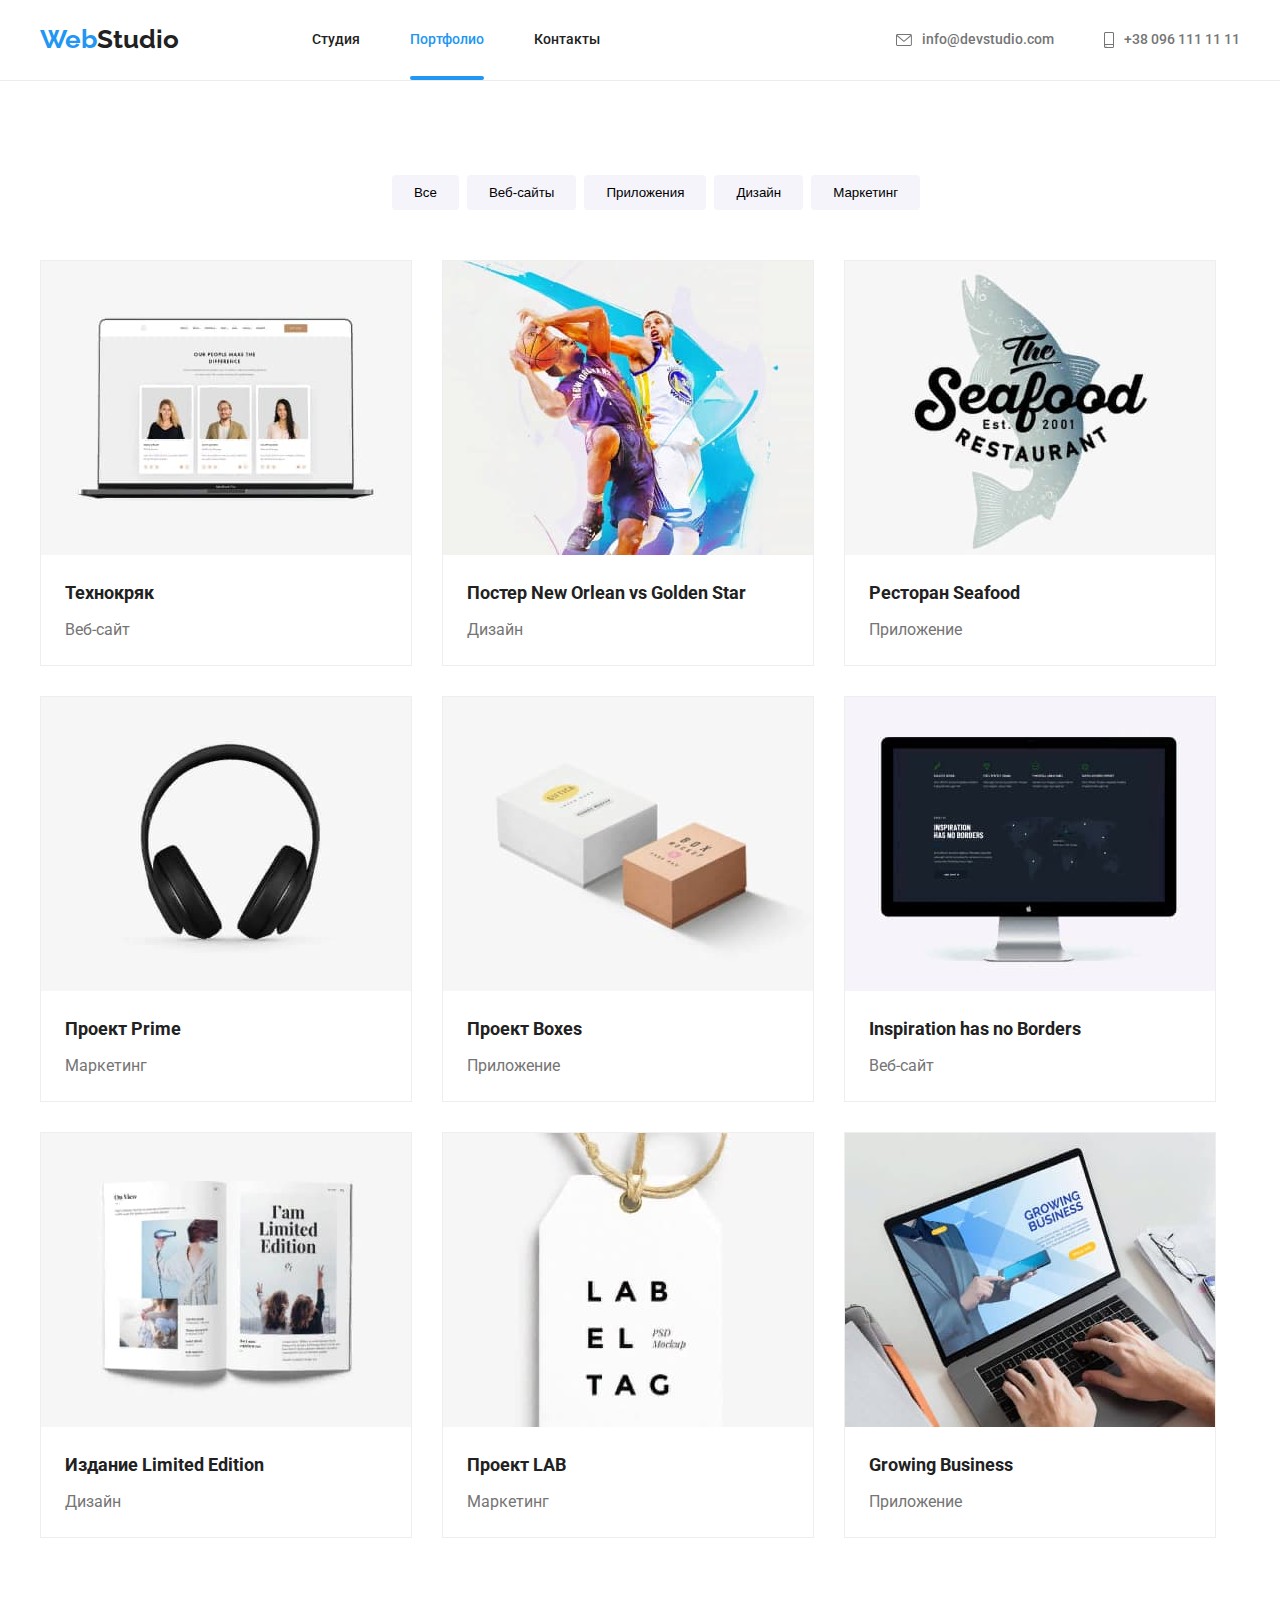
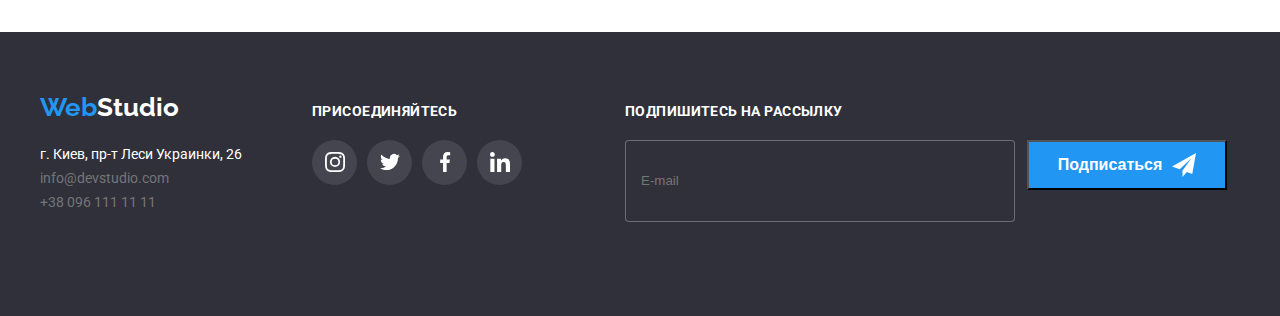
==== portfolio.html @ e67aba13 "Copied from HW6" ====
<!DOCTYPE html>
<html lang="ru">

<head>
    <meta charset="UTF-8">
    <meta http-equiv="X-UA-Compatible" content="IE=edge">
    <meta name="viewport" content="width=device-width, initial-scale=1.0">
    <title>Portfolio</title>
    <link rel="preconnect" href="https://fonts.googleapis.com">
    <link rel="preconnect" href="https://fonts.gstatic.com" crossorigin>
    <link
        href="https://fonts.googleapis.com/css2?family=Raleway:wght@700&family=Roboto:wght@400;500;700;900&display=swap"
        rel="stylesheet">
        <link rel="stylesheet" href="https://cdnjs.cloudflare.com/ajax/libs/modern-normalize/1.1.0/modern-normalize.min.css"
            integrity="sha512-wpPYUAdjBVSE4KJnH1VR1HeZfpl1ub8YT/NKx4PuQ5NmX2tKuGu6U/JRp5y+Y8XG2tV+wKQpNHVUX03MfMFn9Q=="
            crossorigin="anonymous" referrerpolicy="no-referrer" />
    <link rel="stylesheet" href="./css/styles.css">
</head>

<body>
    <header class="header">
        <div class="container main-nav">
            <nav class="nav">
                <a class="logo" href="/">
                    <span class="accent">Web</span>Studio</a>
                <ul class="navigation">
                    <li class="item"><a class="navigation-link" href="/">Студия</a></li>
                    <li class="item"><a class="navigation-link current" href="./portfolio.html">Портфолио</a></li>
                    <li class="item"><a class="navigation-link" href="">Контакты</a></li>
                </ul>
            </nav>
            <ul class="address-header">
                <li class="item">
                    <a class="address-link" href="mailto:info@devstudio.com">
                        <svg class="envelope">
                            <use href="./images/icons.svg#icon-envelope"></use>
                        </svg>
                        <span>info@devstudio.com</span></a>
                </li>
                <li class="item">
                    <a class="address-link" href="tel:+380961111111">
                        <svg class="smartphone">
                            <use href="./images/icons.svg#icon-smartphone"></use>
                        </svg>
                        <span>+38 096 111 11 11</span></a>
                </li>
            </ul>
        </div>
    </header>
    <!---------MAIN------->
    <main>
        <section>
            <h1 class="portfolio visually-hidden">Список проектов</h1>
        <ul class="portfolio-button">
            <li class="item"><button type="button">Все</button></li>
            <li class="item"><button type="button">Веб-сайты</button></li>
            <li class="item"><button type="button">Приложения</button></li>
            <li class="item"><button type="button">Дизайн</button></li>
            <li class="item"><button type="button">Маркетинг</button></li>
        </ul>
        <div class="container">
        <ul class="flex-container">
            <li class="project">
                <a href="">
                    <div class="project-img">
                    <img src="./images/proect1.jpg" alt="ноутбук" width="370">
                <div class="project-hiden">
                    <p class="project-text-hiden">Технокряк это современная площадка распространения коронавируса.
                        Компании используют эту платформу для цифрового шпионажа и атак на защищённые сервера конкурентов.</p>
                </div>
                </div>
                    <h2 class="project-title">Технокряк</h2>
                    <p class="project-text">Веб-сайт</p>
                </a>
                    
            </li>
            <li class="project">
                <a href="">
                    <div class="project-img">
                    <img src="./images/proect2.jpg" alt="Два баскетболиста с мячем" width="370">
                <div class="project-hiden">
                    <p class="project-text-hiden">Технокряк это современная площадка распространения коронавируса.
                        Компании используют эту платформу для цифрового шпионажа и атак на защищённые сервера конкурентов.</p>
                </div>
                </div>
                    <h2 class="project-title">Постер New Orlean vs Golden Star</h2>
                    <p class="project-text">Дизайн</p>
                </a>
            </li>
            <li class="project">
                <a href="">
                    <div class="project-img">
                    <img src="./images/proect3.jpg" alt="Название ресторана" width="370">
                    <div class="project-hiden">
                        <p class="project-text-hiden">Технокряк это современная площадка распространения коронавируса.
                            Компании используют эту платформу для цифрового шпионажа и атак на защищённые сервера конкурентов.</p>
                    </div>
                </div>
                    <h2 class="project-title">Ресторан Seafood</h2>
                    <p class="project-text">Приложение</p>
                </a>
            </li>
            <li class="project">
                <a href="">
                    <div class="project-img">
                    <img src="./images/proect4.jpg" alt="Наушник" width="370">
                <div class="project-hiden"><p class="project-text-hiden">Технокряк это современная площадка распространения коронавируса. 
                    Компании используют эту платформу для цифрового шпионажа и атак на защищённые сервера конкурентов.</p>
                </div>
            </div>
                    <h2 class="project-title">Проект Prime</h2>
                    <p class="project-text">Маркетинг</p>
                </a>
            </li>
            <li class="project">
                <a href="">
                    <div class="project-img">
                    <img src="./images/proect5.jpg" alt="Две коробки" width="370">
                <div class="project-hiden">
                    <p class="project-text-hiden">Технокряк это современная площадка распространения коронавируса.
                        Компании используют эту платформу для цифрового шпионажа и атак на защищённые сервера конкурентов.</p>
                </div>
                </div>
                    <h2 class="project-title">Проект Boxes</h2>
                    <p class="project-text">Приложение</p>
                </a>
            </li>
            <li class="project">
                <a href="">
                    <div class="project-img">
                    <img src="./images/proect6.jpg" alt="Монитор компьютера" width="370">
                <div class="project-hiden">
                    <p class="project-text-hiden">Технокряк это современная площадка распространения коронавируса.
                        Компании используют эту платформу для цифрового шпионажа и атак на защищённые сервера конкурентов.</p>
                </div>
                </div>
                    <h2 class="project-title">Inspiration has no Borders</h2>
                    <p class="project-text">Веб-сайт</p>
                </a>
            </li>
            <li class="project">
                <a href="">
                    <div class="project-img">
                    <img src="./images/proect7.jpg" alt="Книга" width="370">
                <div class="project-hiden">
                    <p class="project-text-hiden">Технокряк это современная площадка распространения коронавируса.
                        Компании используют эту платформу для цифрового шпионажа и атак на защищённые сервера конкурентов.</p>
                </div>
                </div>
                    <h2 class="project-title">Издание Limited Edition</h2>
                    <p class="project-text">Дизайн</p>
                </a>
            </li>
            <li class="project">
                <a href="">
                    <div class="project-img">
                    <img src="./images/proect8.jpg" alt="Этикетка" width="370">
                <div class="project-hiden">
                    <p class="project-text-hiden">Технокряк это современная площадка распространения коронавируса.
                        Компании используют эту платформу для цифрового шпионажа и атак на защищённые сервера конкурентов.</p>
                </div>
                </div>
                    <h2 class="project-title">Проект LAB</h2>
                    <p class="project-text">Маркетинг</p>
                </a>
            <li class="project">
                <a href="">  
                    <div class="project-img">
                    <img src="./images/proect9.jpg" alt="Человек печатает на ноутбуке" width="370">
                <div class="project-hiden">
                    <p class="project-text-hiden">Технокряк это современная площадка распространения коронавируса.
                        Компании используют эту платформу для цифрового шпионажа и атак на защищённые сервера конкурентов.</p>
                </div>
                </div>
                    <h2 class="project-title">Growing Business</h2>
                    <p class="project-text">Приложение</p>
                </a>
            </li>
            </ul>
            </div>
        </section>
    </main>
    <!---------FOOTER------->

    <footer class="footer">
        <div class="container">
            <div>
                <a class="logo" href="/"><span class="accent">Web</span>Studio</a>
                <address>
                    <ul class="address-footer">
                        <li><a class="address-place" href="https://goo.gl/maps/FmN3NGVtpFg1FLJdA" target="_blank"
                                rel="noopener noreferrer">
                                г. Киев, пр-т Леси Украинки, 26</a> </li>
                        <li><a class="address-mail" href="mailto:info@devstudio.com">info@devstudio.com</a></li>
                        <li><a class="address-tel" href="tel:+380961111111">+38 096 111 11 11</a></li>
                    </ul>
                </address>
            </div>
            <div class="join">
                <h2 class="join-title">присоединяйтесь</h2>
                <ul class="join-sociallinks">
                    <li class="link"><a href="">
                            <svg class="icon">
                                <use href="./images/icons.svg#icon-instagram"></use>
                            </svg>
                        </a></li>
                    <li class="link"><a href="">
                            <svg class="icon">
                                <use href="./images/icons.svg#icon-twitter"></use>
                            </svg>
                        </a></li>
                    <li class="link"><a href="">
                            <svg class="icon">
                                <use href="./images/icons.svg#icon-facebook"></use>
                            </svg>
                        </a></li>
                    <li class="link"><a href="">
                            <svg class="icon">
                                <use href="./images/icons.svg#icon-linkedin"></use>
                            </svg>
                        </a></li>
                </ul>
    
            </div>
                <form name="signup-form" class="signup">
                    <label for="email">
                        Подпишитесь на рассылку
                    </label>
                    <div>
                        <input type="email" name="email" id="email" placeholder="E-mail">
                        <button type="submit">
                            <span>Подписаться</span>
                            <svg class="icon">
                                <use href="./images/icons.svg#icon-send"></use>
                            </svg>
                        </button>
                    </div>
                </form>
        </div>
    </footer>

    <script src="./js/modal.js"></script>
    </body>
    
    </html>
---- css/styles.css ----
/*основной цвет текста #212121;
вторичный цвет текста #757575; rgba(117, 117, 117, 1);
белый цвет #FFFFFF;
синий цвет #2196F3;
*/
:root {
  --primary-text-color: #212121;
  --secondary-text-color: rgba(117, 117, 117, 1);
  --accent-color: #2196f3;
  --primary-white-color: #ffffff;
  --fon: #f5f4fa;
  --time-function: cubic-bezier(0.4, 0, 0.2, 1);
}

body {
  background-color: var(--primary-white-color);
  color: var(--primary-text-color);
  font-family: Roboto, sans-serif;
  margin: 0;
}
li {
  list-style: none;
}
a {
  text-decoration: none;
}

h1,
h2,
h3,
p,
ul {
  margin-top: 0;
  margin-bottom: 0;
}

.container {
  width: 1200px;
  margin: 0 auto;
  padding-left: 15px;
  padding-right: 15px;
}
.visually-hidden {
  position: absolute;
  width: 1px;
  height: 1px;
  margin: -1px;
  border: 0;
  padding: 0;

  white-space: nowrap;
  clip-path: inset(100%);
  clip: rect(0 0 0 0);
  overflow: hidden;
}
.navigation .current {
  color: var(--accent-color);
  position: relative;
}
.navigation .current::after {
  content: '';
  position: absolute;
  bottom: 0;
  display: block;
  width: 100%;
  height: 4px;
  background-color: var(--accent-color);
  border-radius: 2px;
}
/*-------HEADER---------*/

.header {
  border-bottom: 1px solid #ececec;
}
.main-nav {
  display: flex;
  align-items: center;
}
.nav {
  display: flex;
}
.logo {
  margin-top: 24px;
  margin-bottom: 24px;
  color: var(--primary-text-color);
  font-family: Raleway;
  font-weight: 700;
  font-size: 26px;
  line-height: 1.2;
}
.logo .accent {
  color: var(--accent-color);
}
.navigation {
  display: flex;
  margin-left: 93px;
}
.navigation a {
  color: var(--primary-text-color);
  font-weight: 500;
  font-size: 14px;
  line-height: 1.14;
  transition: color 250ms var(--time-function);
}
.navigation a:hover,
.navigation a:focus {
  color: var(--accent-color);
}

.navigation .item:not(:last-child) {
  margin-right: 50px;
}
.navigation-link {
  display: block;
  padding-top: 32px;
  padding-bottom: 32px;
}
.address-header {
  display: flex;
  margin-left: auto;
}
.address-link {
  color: var(--secondary-text-color);
  font-weight: 500;
  font-size: 14px;
  line-height: 1.14;
}
.address-header .item + .item {
  margin-left: 50px;
}

.address-link {
  display: flex;
  align-items: center;
}
.envelope {
  width: 16px;
  height: 12px;
  margin-right: 10px;
}
.smartphone {
  width: 10px;
  height: 16px;
  margin-right: 10px;
}
.address-link {
  color: var(--secondary-text-color);
  transition: color 250ms var(--time-function);
}

.address-link:hover,
.address-link:focus {
  color: var(--accent-color);
}
.envelope,
.smartphone {
  fill: currentColor;
}

/* -----HERO------------*/
.hero-fon {
  padding-top: 200px;
  padding-bottom: 200px;
  background-color: #2f303a;
  background-image: linear-gradient(to right, rgba(47, 48, 58, 0.4), rgba(47, 48, 58, 0.4)),
    url('../images/fon.jpg');
  text-align: center;
  max-width: 1600px;
  margin-left: auto;
  margin-right: auto;
}
.hero {
  color: var(--primary-white-color);
  margin-bottom: 30px;
  max-width: 650px;
  text-align: center;
  margin: 0 auto;
  padding-bottom: 30px;
  font-weight: 900;
  font-size: 44px;
  line-height: 1.36;
  text-align: center;
  text-transform: uppercase;
}
.hero-button {
  display: flex;
  margin: auto;
  background-color: var(--accent-color);
  color: var(--primary-white-color);
  border: none;
  padding: 10px 32px;
  font-weight: 700;
  font-size: 16px;
  line-height: 1.87;
  text-align: center;
  box-shadow: 0px 4px 4px rgba(0, 0, 0, 0.15);
  border-radius: 4px;
  cursor: pointer;
  transition: background-color 250ms var(--time-function);
}
.hero-button:hover,
.hero-button:focus {
  background-color: #188ce8;
}

/* -------FEATURE------------*/

.feature {
  display: flex;
  padding-top: 94px;
  padding-bottom: 94px;
  padding-left: 0;
}
.feature div {
  display: flex;
  width: 100%;
  height: 120px;
  align-items: center;
  justify-content: center;
  background-color: var(--fon);
  margin-bottom: 30px;
}
.feature svg {
  display: flex;

  width: 70px;
  height: 70px;
}

.feature .item:not(:last-child) {
  margin-right: 30px;
}

.feature-primary-text {
  font-weight: 700;
  font-size: 14px;
  line-height: 16px;
  text-transform: uppercase;
  margin-bottom: 10px;
}
.feature-secondary-text {
  color: var(--secondary-text-color);
  font-size: 14px;
  line-height: 1.71;
}

/* -------OCCUPATION-----------*/

.occupation-title,
.team-title {
  margin-bottom: 50px;
  font-weight: 700;
  font-size: 36px;
  line-height: 1.17;
  text-align: center;
}
.occupation-exemple {
  display: flex;
  padding-left: 0;
  padding-bottom: 94px;
}
.occupation-exemple .item:not(last-child) {
  margin-right: 30px;
}
.occupation-exemple .item {
  position: relative;
}
.occupation-exemple img {
  display: block;
}
.occupation-text {
  position: absolute;
  width: 100%;
  bottom: 0;
  left: 0;
  font-weight: 700;
  font-size: 14px;
  line-height: 16px;
  text-transform: uppercase;
  padding-top: 27px;
  padding-bottom: 27px;
  text-align: center;
  background-color: rgba(47, 48, 58, 0.8);
  color: var(--primary-white-color);
}
/* -------TEAM----------*/

.team {
  background-color: var(--fon);
}
.team-title {
  padding-top: 94px;
  padding-bottom: 50px;
  margin-bottom: 0;
}
.team-block {
  display: flex;
  padding-left: 0;
  padding-bottom: 94px;
}
.team-block .item {
  background-color: var(--primary-white-color);
  box-shadow: 0px 1px 3px rgba(0, 0, 0, 0.12), 0px 1px 1px rgba(0, 0, 0, 0.14),
    0px 2px 1px rgba(0, 0, 0, 0.2);
  border-radius: 0px 0px 4px 4px;
  width: 270px;
}
.team-block .item:not(:last-child) {
  margin-right: 30px;
}
.team-name {
  margin-top: 30px;
  margin-bottom: 10px;
  font-weight: 500;
  font-size: 16px;
  line-height: 1.19;
  text-align: center;
}
.team-duty {
  margin-bottom: 15px;
  color: var(--secondary-text-color);
  font-size: 16px;
  line-height: 1.19;
  text-align: center;
}
.team-sociallinks,
.join-sociallinks {
  display: flex;
  justify-content: space-around;
  margin-bottom: 30px;
  padding-left: 32px;
  padding-right: 32px;
  width: 100%;
  height: 45px;
}

.team-sociallinks .link:not(last-child),
.join-sociallinks .link:not(last-child) {
  margin-right: 10px;
}
.team-sociallinks a {
  display: flex;
  align-items: center;
  justify-content: center;
  color: #afb1b8;
  width: 45px;
  height: 45px;
  border: none;
  border-radius: 50%;
  transition: background-color 250ms var(--time-function), color 1000ms var(--time-function);
}
.team-sociallinks .icon {
  width: 20px;
  height: 20px;
  fill: currentColor;
}
.team-sociallinks a:hover,
.team-sociallinks a:focus {
  background-color: var(--accent-color);
  color: var(--primary-white-color);
}

/* -------CLIENTS---------*/
.clients-title {
  padding-top: 94px;
  padding-bottom: 50px;
  font-weight: 700;
  font-size: 36px;
  line-height: 1.17;
  text-align: center;
  letter-spacing: 0.03em;
}
.clients-logo {
  display: flex;
  padding-bottom: 94px;
}
.clients-logo a {
  width: 170px;
  height: 92px;
  display: flex;
  justify-content: center;
  align-items: center;
  border: 1px solid #afb1b8;
  color: #afb1b8;
  border-radius: 4px;
  transition: border 250ms var(--time-function), color 250ms var(--time-function);
}
.clients-logo .item:not(:last-child) {
  margin-right: 40px;
}
.clients-logo .icon {
  margin: 0 auto;
  width: 106px;
  height: 60px;
  fill: currentColor;
}
.clients-logo a:hover,
.clients-logo a:focus {
  border: 1px solid var(--accent-color);
  color: var(--accent-color);
}

/* -------FOOTER---------*/
.footer {
  background-color: #2f303a;
}
.footer .container {
  display: flex;
}
.footer .logo {
  display: inline-block;
  margin-top: 60px;
  margin-bottom: 20px;
  color: var(--primary-white-color);
}
.address-footer {
  padding-left: 0;
  padding-bottom: 60px;
  font-style: normal;
  font-size: 14px;
  line-height: 1.71;
}
.address-place {
  color: var(--primary-white-color);
}
.address-mail,
.address-tel {
  color: var(--secondary-text-color);
}
.join {
  margin-left: 70px;
}
.join-title {
  margin-top: 72px;
  margin-bottom: 20px;

  font-weight: 700;
  font-size: 14px;
  line-height: 1.14;
  letter-spacing: 0.03em;
  text-transform: uppercase;
  color: var(--primary-white-color);
}
.join-sociallinks {
  padding: 0;
}

.join-sociallinks a {
  display: flex;
  align-items: center;
  justify-content: center;
  background-color: rgba(255, 255, 255, 0.1);
  color: var(--primary-white-color);
  width: 45px;
  height: 45px;
  border: none;
  border-radius: 50%;
  transition: background-color 250ms var(--time-function);
}
.join-sociallinks a:hover,
.join-sociallinks a:focus {
  background-color: var(--accent-color);
}
.join-sociallinks .icon {
  width: 20px;
  height: 20px;
  fill: currentColor;
}
.signup {
  margin-top: 72px;
  margin-left: 93px;
  margin-bottom: 94px;
}
.signup label {
  display: flex;
  flex-direction: column;
  margin-bottom: 20px;

  font-weight: 700;
  font-size: 14px;
  line-height: 1.14;
  letter-spacing: 0.03em;
  text-transform: uppercase;
  color: var(--primary-white-color);
}
.signup input {
  width: 358px;
  height: 50px;
  padding: 15px;
  background-color: #2f303a;
  border: 1px solid rgba(255, 255, 255, 0.3);
  border-radius: 4px;
  color: rgba(255, 255, 255, 0.6);
}
.signup button {
  display: flex;
  align-items: center;
  justify-content: center;
  margin-left: 12px;
  width: 200px;
  height: 50px;
  background-color: var(--accent-color);
  font-weight: 700;
  font-size: 16px;
  line-height: 1.87;
  cursor: pointer;
  color: var(--primary-white-color);
}
.signup svg {
  width: 24px;
  height: 24px;
  margin-left: 10px;
}
.signup > div {
  display: flex;
}
/*-----------PORTFOLIO-----------------*/

.portfolio-button {
  display: flex;
  justify-content: center;
  margin-top: 94px;
  margin-bottom: 50px;
  background-color: var(--primary-white-color);
  font-weight: 500;
  font-size: 16px;
  line-height: 1.62;
  text-align: center;
}

.portfolio-button .item:not(last-child) {
  margin-right: 8px;
}
.portfolio-button [type='button'] {
  margin: auto;
  border: none;
  padding: 10px 22px;
  background-color: #f5f4fa;
  border-radius: 4px;
  cursor: pointer;
  transition: background-color 250ms var(--time-function), color 250ms var(--time-function),
    box-shadow 250ms var(--time-function);
}
.portfolio-button [type='button']:hover,
.portfolio-button [type='button']:focus {
  background-color: var(--accent-color);
  color: var(--primary-white-color);
  box-shadow: 0px 4px 4px rgba(0, 0, 0, 0.25);
}

.project {
  border: 1px solid #eeeeee;
  transition: box-shadow 250ms var(--time-function);
}
.project:hover,
.project:focus {
  box-shadow: 0 4px 4px 0 rgba(0, 0, 0, 0.25);
}
.project a {
  color: var(--primary-text-color);
}
.project-img {
  position: relative;
  overflow: hidden;
  width: 370px;
  height: 294px;
}
.project-text-hiden {
  font-size: 18px;
  line-height: 1.56;
  letter-spacing: 0.03em;

  color: var(--primary-white-color);
}
.project-hiden {
  position: absolute;
  bottom: 0;
  transform: translateY(294px);
  transition: transform 250ms var(--time-function);

  display: flex;
  align-items: center;
  padding: 0 24px;
  width: 100%;
  height: 100%;
  background-color: rgba(33, 150, 243, 0.9);
}
.project:hover .project-hiden {
  transform: translateY(0);
}

.project-title {
  padding-top: 20px;
  padding-bottom: 4px;
  padding-left: 24px;
  font-weight: 700;
  font-size: 18px;
  line-height: 2;
}
.project-text {
  padding-bottom: 20px;
  padding-left: 24px;
  color: var(--secondary-text-color);
  font-size: 16px;
  line-height: 1.87;
}
.flex-container {
  display: flex;
  flex-wrap: wrap;
  padding-left: 0;
  padding-bottom: 94px;
}
.project {
  width: 370px;
  margin-right: 30px;
  margin-bottom: 30px;
}
.project:nth-child(3n) {
  margin-right: 0;
}
.project:nth-last-child(-n + 3) {
  margin-bottom: 0;
}

/*-----------BACKDROP-----------------*/

.backdrop {
  position: fixed;
  z-index: 10;
  top: 0;
  bottom: 0;
  width: 100%;
  height: 100%;
  background-color: rgba(0, 0, 0, 0.2);
  opacity: 1;
  transition: opacity 250ms var(--time-function);
}
.modal {
  position: absolute;

  top: 50%;
  left: 50%;
  transform: scale(1) translate(-50%, -50%);
  transition: transform 250ms var(--time-function);
  min-width: 530px;
  min-height: 580px;
  background-color: var(--primary-white-color);
}
.backdrop.is-hidden {
  opacity: 0;
  pointer-events: none;
}
.backdrop.is-hidden .modal {
  transform: scale(1.1) translate(-50%, -50%);
}
.close {
  position: absolute;
  right: 8px;
  top: 8px;
  width: 30px;
  height: 30px;
  border-radius: 50%;
  cursor: pointer;
  border: 1px solid #0000001a;
  background-color: var(--primary-white-color);
  color: #000000;
  transition: color 250ms var(--time-function);
}
.close:hover {
  color: var(--accent-color);
}
.close-icon {
  position: absolute;
  left: 50%;
  top: 50%;
  transform: translate(-50%, -50%);
  width: 18px;
  height: 18px;
  fill: currentColor;
}
.backdrop-title {
  margin-top: 40px;
  margin-left: 40px;
  padding-right: 40px;
  padding-bottom: 12px;
  font-weight: 700;
  font-size: 20px;
  line-height: 1.15;
  letter-spacing: 0.03em;
  color: var(--primary-text-color);
}
.modal-signup {
  width: 450px;
  margin-left: 40px;
  margin-right: 40px;
}
.form-label {
  position: relative;
  display: flex;
  flex-direction: column;
  margin-bottom: 10px;
  align-items: flex-start;
  font-size: 12px;
  line-height: 1.17;
  letter-spacing: 0.01em;
  color: #757575;
}
.form-label span {
  margin-bottom: 4px;
}
.form-input {
  width: 100%;
  height: 40px;
  padding-left: 42px;
  border: 1px solid rgba(33, 33, 33, 0.2);
  border-radius: 4px;
  outline: none;
  transition: border-color 250ms var(--time-function);
}
.modal-signup textarea {
  width: 100%;
  height: 120px;
  border: 1px solid rgba(33, 33, 33, 0.2);
  border-radius: 4px;
  padding-left: 16px;
  padding-top: 12px;
  resize: none;
  outline: none;
}
.form-label .icon {
  position: absolute;
  width: 18px;
  height: 18px;
  top: 50%;
  left: 12px;
  transition: fill 250ms var(--time-function);
}
.form-label:focus-within .form-input,
.form-label:focus-within textarea {
  border-color: var(--accent-color);
}

.form-label:focus-within .icon {
  fill: var(--accent-color);
}
.form-checkbox {
  font-size: 14px;
  line-height: 1.71;
  letter-spacing: 0.03em;
  color: #757575;
}
.form-checkbox a {
  color: var(--accent-color);
  text-decoration: underline;
}
.checkbox {
  position: absolute;
  width: 1px;
  height: 1px;
  margin: -1px;
  border: 0;
  padding: 0;

  white-space: nowrap;
  clip-path: inset(100%);
  clip: rect(0 0 0 0);
  overflow: hidden;
}
.form-checkbox {
  position: relative;
  display: flex;
  align-items: center;
  justify-content: center;
  margin-bottom: 30px;
}
.form-checkbox .icon {
  width: 16px;
  height: 15px;
  border: 2px solid var(--primary-text-color);
  border-radius: 2px;
  margin-right: 7px;
  transition: background-color 250ms var(--time-function);
}
.icon-checked {
  position: absolute;
  top: 5px;
  left: 15px;
  opacity: 0;
  width: 16px;
  height: 15px;
}
.checkbox:checked + .icon {
  background-color: var(--accent-color);
  border: none;
}
.checkbox:checked ~ .icon-checked {
  opacity: 1;
}
.form-button {
  width: 200px;
  height: 50px;
  background-color: var(--accent-color);
  font-weight: 700;
  font-size: 16px;
  line-height: 1.87;
  color: var(--primary-white-color);
  box-shadow: 0px 4px 4px rgba(0, 0, 0, 0.15);
  border-radius: 4px;
  border: none;
  cursor: pointer;
}
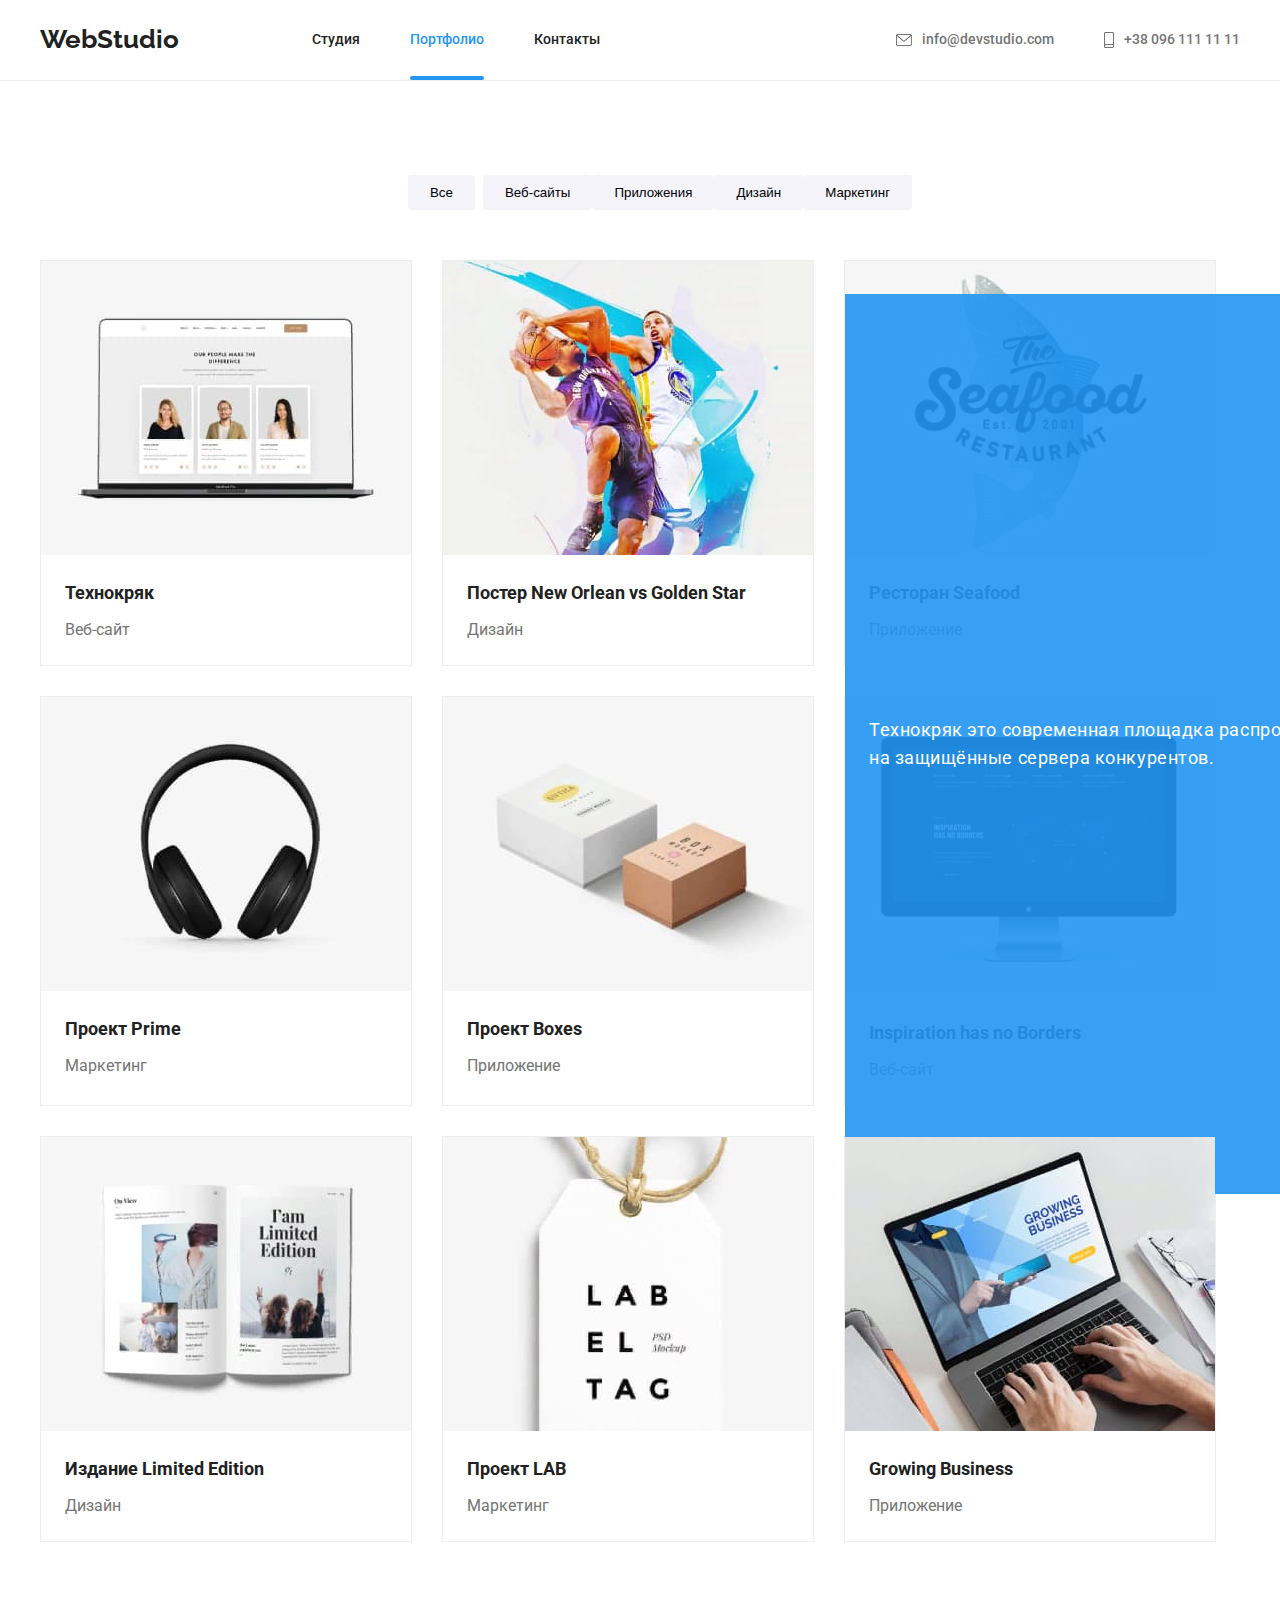
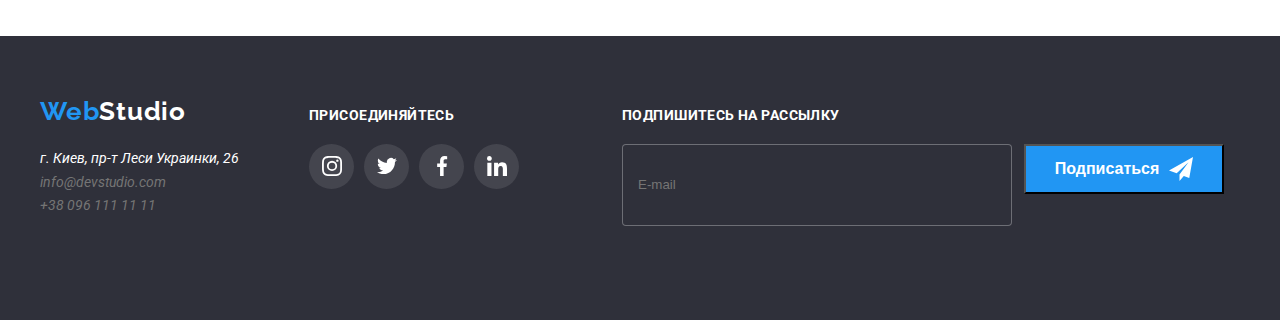
==== commit 21f23de0: "Footer & portfolio" ====
--- a/portfolio.html
+++ b/portfolio.html
@@ -14,232 +14,250 @@
         <link rel="stylesheet" href="https://cdnjs.cloudflare.com/ajax/libs/modern-normalize/1.1.0/modern-normalize.min.css"
             integrity="sha512-wpPYUAdjBVSE4KJnH1VR1HeZfpl1ub8YT/NKx4PuQ5NmX2tKuGu6U/JRp5y+Y8XG2tV+wKQpNHVUX03MfMFn9Q=="
             crossorigin="anonymous" referrerpolicy="no-referrer" />
-    <link rel="stylesheet" href="./css/styles.css">
+    <link rel="stylesheet" href="./css/main.min.css">
 </head>
-
 <body>
-    <header class="header">
-        <div class="container main-nav">
-            <nav class="nav">
-                <a class="logo" href="/">
-                    <span class="accent">Web</span>Studio</a>
-                <ul class="navigation">
-                    <li class="item"><a class="navigation-link" href="/">Студия</a></li>
-                    <li class="item"><a class="navigation-link current" href="./portfolio.html">Портфолио</a></li>
-                    <li class="item"><a class="navigation-link" href="">Контакты</a></li>
-                </ul>
-            </nav>
-            <ul class="address-header">
-                <li class="item">
-                    <a class="address-link" href="mailto:info@devstudio.com">
-                        <svg class="envelope">
-                            <use href="./images/icons.svg#icon-envelope"></use>
-                        </svg>
-                        <span>info@devstudio.com</span></a>
+<!--  HEADER-->
+
+<header class="header">
+    <div class="container main-nav">
+        <nav class="nav">
+            <a class="logo" href="/">
+                <span class="logo__accent">Web</span>Studio</a>
+            <ul class="navigation">
+                <li class="navigation__item"><a class="navigation__link" href="/">Студия</a>
                 </li>
-                <li class="item">
-                    <a class="address-link" href="tel:+380961111111">
-                        <svg class="smartphone">
-                            <use href="./images/icons.svg#icon-smartphone"></use>
-                        </svg>
-                        <span>+38 096 111 11 11</span></a>
-                </li>
+                <li class="navigation__item"><a class="navigation__link navigation__link--current" href="./portfolio.html">Портфолио</a></li>
+                <li class="navigation__item"><a class="navigation__link" href="">Контакты</a></li>
+            </ul>
+        </nav>
+        <ul class="address-header">
+            <li class="address-header__item">
+                <a class="address-header__link" href="mailto:info@devstudio.com">
+                    <svg class="envelope">
+                        <use href="./images/icons.svg#icon-envelope"></use>
+                    </svg>
+                    <span>info@devstudio.com</span></a>
+            </li>
+            <li class="address-header__item">
+                <a class="address-header__link" href="tel:+380961111111">
+                    <svg class="smartphone">
+                        <use href="./images/icons.svg#icon-smartphone"></use>
+                    </svg>
+                    <span>+38 096 111 11 11</span></a>
+            </li>
+        </ul>
+    </div>
+</header>
+<!---------MAIN------->
+<main>
+    <section class="portfolio">
+        <h1 class="visually-hidden">Список проектов</h1>
+        <ul class="portfolio-list">
+            <li class="portfolio-list__item">
+                <button type="button" class="portfolio-list__button">Все</button></li>
+            <li class="portfolio-list___item">
+                <button type="button" class="portfolio-list__button">Веб-сайты</button></li>
+            <li class="portfolio-list___item">
+                <button type="button" class="portfolio-list__button">Приложения</button></li>
+            <li class="portfolio-list___item">
+                <button type="button" class="portfolio-list__button">Дизайн</button></li>
+            <li class="portfolio-list___item">
+                <button type="button" class="portfolio-list__button">Маркетинг</button></li>
+        </ul>
+        <div class="container">
+            <ul class="project">
+            <li class="project__item">
+                <a href="" class="project__link">
+                <div class="project__img">
+                    <img src="./images/proect1.jpg" alt="ноутбук" width="370">
+                    <div class="project__hiden">
+                        <p class="project__text-hiden">Технокряк это современная площадка распространения коронавируса.
+                            Компании используют эту платформу для цифрового шпионажа и атак на защищённые сервера конкурентов.</p>
+                    </div>
+                </div>
+                <h2 class="project__title">Технокряк</h2>
+                <p class="project__text">Веб-сайт</p>
+                </a>
+                    
+            </li>
+            <li class="project__item">
+                <a href="" class="project__link">
+                <div class="project__img">
+                    <img src="./images/proect2.jpg" alt="Два баскетболиста с мячем" width="370">
+                    <div class="project__hiden">
+                        <p class="project__text-hiden">Технокряк это современная площадка распространения коронавируса.
+                            Компании используют эту платформу для цифрового шпионажа и атак на защищённые сервера конкурентов.</p>
+                    </div>
+                </div>
+                <h2 class="project__title">Постер New Orlean vs Golden Star</h2>
+                <p class="project__text">Дизайн</p>
+                </a>
+            </li>
+            <li class="project__item">
+                <a href="" class="project__link">
+                <div class="project__img">
+                    <img src="./images/proect3.jpg" alt="Название ресторана" width="370">
+                    <div class="project__hiden">
+                        <p class="project__text-hiden">Технокряк это современная площадка распространения коронавируса.
+                            Компании используют эту платформу для цифрового шпионажа и атак на защищённые сервера конкурентов.</p>
+                    </div>
+                </div>
+                <h2 class="project__title">Ресторан Seafood</h2>
+                <p class="project__text">Приложение</p>
+                </a>
+            </li>
+            <li class="project__item">
+                <a href="" class="project__link">
+                    <div class="project__img">
+                    <img src="./images/proect4.jpg" alt="Наушник" width="370">
+                <div class="project__hiden">
+                    <p class="project__text-hiden">Технокряк это современная площадка распространения коронавируса. 
+                    Компании используют эту платформу для цифрового шпионажа и атак на защищённые сервера конкурентов.</p>
+                </div>
+            </div>
+                    <h2 class="project__title">Проект Prime</h2>
+                    <p class="project__text">Маркетинг</p>
+                </a>
+            </li>
+            <li class="project__item">
+                <a href="" class="project__link">
+                    <div class="project__img">
+                    <img src="./images/proect5.jpg" alt="Две коробки" width="370">
+                <div class="project__hiden">
+                    <p class="project__text-hiden">Технокряк это современная площадка распространения коронавируса.
+                        Компании используют эту платформу для цифрового шпионажа и атак на защищённые сервера конкурентов.</p>
+                </div>
+                </div>
+                    <h2 class="project__title">Проект Boxes</h2>
+                    <p class="project__text">Приложение</p>
+                </a>
+            </li>
+            <li class="project__item">
+                <a href="" class="project__link">
+                    <div class="project__mg">
+                    <img src="./images/proect6.jpg" alt="Монитор компьютера" width="370">
+                <div class="project__hiden">
+                    <p class="project__text-hiden">Технокряк это современная площадка распространения коронавируса.
+                        Компании используют эту платформу для цифрового шпионажа и атак на защищённые сервера конкурентов.</p>
+                </div>
+                </div>
+                    <h2 class="project__title">Inspiration has no Borders</h2>
+                    <p class="project__text">Веб-сайт</p>
+                </a>
+            </li>
+            <li class="project__item">
+                <a href="" class="project__link">
+                    <div class="project__img">
+                    <img src="./images/proect7.jpg" alt="Книга" width="370">
+                <div class="project__hiden">
+                    <p class="project__text-hiden">Технокряк это современная площадка распространения коронавируса.
+                        Компании используют эту платформу для цифрового шпионажа и атак на защищённые сервера конкурентов.</p>
+                </div>
+                </div>
+                    <h2 class="project__title">Издание Limited Edition</h2>
+                    <p class="project__text">Дизайн</p>
+                </a>
+            </li>
+            <li class="project__item">
+                <a href="" class="project__link">
+                    <div class="project__img">
+                    <img src="./images/proect8.jpg" alt="Этикетка" width="370">
+                <div class="project__hiden">
+                    <p class="project__text-hiden">Технокряк это современная площадка распространения коронавируса.
+                        Компании используют эту платформу для цифрового шпионажа и атак на защищённые сервера конкурентов.</p>
+                </div>
+                </div>
+                    <h2 class="project__title">Проект LAB</h2>
+                    <p class="project__text">Маркетинг</p>
+                </a>
+            <li class="project__item">
+                <a href="" class="project__link">  
+                    <div class="project__img">
+                    <img src="./images/proect9.jpg" alt="Человек печатает на ноутбуке" width="370">
+                <div class="project__hiden">
+                    <p class="project__text-hiden">Технокряк это современная площадка распространения коронавируса.
+                        Компании используют эту платформу для цифрового шпионажа и атак на защищённые сервера конкурентов.</p>
+                </div>
+                </div>
+                    <h2 class="project__title">Growing Business</h2>
+                    <p class="project__text">Приложение</p>
+                </a>
+            </li>
             </ul>
         </div>
-    </header>
-    <!---------MAIN------->
-    <main>
-        <section>
-            <h1 class="portfolio visually-hidden">Список проектов</h1>
-        <ul class="portfolio-button">
-            <li class="item"><button type="button">Все</button></li>
-            <li class="item"><button type="button">Веб-сайты</button></li>
-            <li class="item"><button type="button">Приложения</button></li>
-            <li class="item"><button type="button">Дизайн</button></li>
-            <li class="item"><button type="button">Маркетинг</button></li>
+    </section>
+</main>
+<!---------FOOTER------->
+
+<footer class="footer">
+<div class="footer__text-contain container">
+    <div class="footer-nav">
+        <a class="footer-nav__logo" href="/">
+            <span class="footer-nav__accent">Web</span>Studio</a>
+        <address>
+            <ul class="address-footer">
+                <li><a class="address-footer__place" href="https://goo.gl/maps/FmN3NGVtpFg1FLJdA" target="_blank"
+                        rel="noopener noreferrer">
+                        г. Киев, пр-т Леси Украинки, 26</a> </li>
+                <li><a class="address-footer__mail" href="mailto:info@devstudio.com">info@devstudio.com</a></li>
+                <li><a class="address-footer__tel" href="tel:+380961111111">+38 096 111 11 11</a></li>
+            </ul>
+        </address>
+    </div>
+    <div class="join">
+        <h2 class="join__title">присоединяйтесь</h2>
+        <ul class="join-sociallinks">
+            <li class="join-sociallinks__item">
+                <a href="" class="join-sociallinks__link">
+                    <svg class="join-sociallinks__icon">
+                        <use href="./images/icons.svg#icon-instagram"></use>
+                    </svg>
+                </a>
+            </li>
+            <li class="join-sociallinks__item">
+                <a href="" class="join-sociallinks__link">
+                    <svg class="join-sociallinks__icon">
+                        <use href="./images/icons.svg#icon-twitter"></use>
+                    </svg>
+                </a>
+            </li>
+            <li class="join-sociallinks__item">
+                <a href="" class="join-sociallinks__link">
+                    <svg class="join-sociallinks__icon">
+                        <use href="./images/icons.svg#icon-facebook"></use>
+                    </svg>
+                </a>
+            </li>
+            <li class="join-sociallinks__item">
+                <a href="" class="join-sociallinks__link">
+                    <svg class="join-sociallinks__icon">
+                        <use href="./images/icons.svg#icon-linkedin"></use>
+                    </svg>
+                </a>
+            </li>
         </ul>
-        <div class="container">
-        <ul class="flex-container">
-            <li class="project">
-                <a href="">
-                    <div class="project-img">
-                    <img src="./images/proect1.jpg" alt="ноутбук" width="370">
-                <div class="project-hiden">
-                    <p class="project-text-hiden">Технокряк это современная площадка распространения коронавируса.
-                        Компании используют эту платформу для цифрового шпионажа и атак на защищённые сервера конкурентов.</p>
-                </div>
-                </div>
-                    <h2 class="project-title">Технокряк</h2>
-                    <p class="project-text">Веб-сайт</p>
-                </a>
-                    
-            </li>
-            <li class="project">
-                <a href="">
-                    <div class="project-img">
-                    <img src="./images/proect2.jpg" alt="Два баскетболиста с мячем" width="370">
-                <div class="project-hiden">
-                    <p class="project-text-hiden">Технокряк это современная площадка распространения коронавируса.
-                        Компании используют эту платформу для цифрового шпионажа и атак на защищённые сервера конкурентов.</p>
-                </div>
-                </div>
-                    <h2 class="project-title">Постер New Orlean vs Golden Star</h2>
-                    <p class="project-text">Дизайн</p>
-                </a>
-            </li>
-            <li class="project">
-                <a href="">
-                    <div class="project-img">
-                    <img src="./images/proect3.jpg" alt="Название ресторана" width="370">
-                    <div class="project-hiden">
-                        <p class="project-text-hiden">Технокряк это современная площадка распространения коронавируса.
-                            Компании используют эту платформу для цифрового шпионажа и атак на защищённые сервера конкурентов.</p>
-                    </div>
-                </div>
-                    <h2 class="project-title">Ресторан Seafood</h2>
-                    <p class="project-text">Приложение</p>
-                </a>
-            </li>
-            <li class="project">
-                <a href="">
-                    <div class="project-img">
-                    <img src="./images/proect4.jpg" alt="Наушник" width="370">
-                <div class="project-hiden"><p class="project-text-hiden">Технокряк это современная площадка распространения коронавируса. 
-                    Компании используют эту платформу для цифрового шпионажа и атак на защищённые сервера конкурентов.</p>
-                </div>
-            </div>
-                    <h2 class="project-title">Проект Prime</h2>
-                    <p class="project-text">Маркетинг</p>
-                </a>
-            </li>
-            <li class="project">
-                <a href="">
-                    <div class="project-img">
-                    <img src="./images/proect5.jpg" alt="Две коробки" width="370">
-                <div class="project-hiden">
-                    <p class="project-text-hiden">Технокряк это современная площадка распространения коронавируса.
-                        Компании используют эту платформу для цифрового шпионажа и атак на защищённые сервера конкурентов.</p>
-                </div>
-                </div>
-                    <h2 class="project-title">Проект Boxes</h2>
-                    <p class="project-text">Приложение</p>
-                </a>
-            </li>
-            <li class="project">
-                <a href="">
-                    <div class="project-img">
-                    <img src="./images/proect6.jpg" alt="Монитор компьютера" width="370">
-                <div class="project-hiden">
-                    <p class="project-text-hiden">Технокряк это современная площадка распространения коронавируса.
-                        Компании используют эту платформу для цифрового шпионажа и атак на защищённые сервера конкурентов.</p>
-                </div>
-                </div>
-                    <h2 class="project-title">Inspiration has no Borders</h2>
-                    <p class="project-text">Веб-сайт</p>
-                </a>
-            </li>
-            <li class="project">
-                <a href="">
-                    <div class="project-img">
-                    <img src="./images/proect7.jpg" alt="Книга" width="370">
-                <div class="project-hiden">
-                    <p class="project-text-hiden">Технокряк это современная площадка распространения коронавируса.
-                        Компании используют эту платформу для цифрового шпионажа и атак на защищённые сервера конкурентов.</p>
-                </div>
-                </div>
-                    <h2 class="project-title">Издание Limited Edition</h2>
-                    <p class="project-text">Дизайн</p>
-                </a>
-            </li>
-            <li class="project">
-                <a href="">
-                    <div class="project-img">
-                    <img src="./images/proect8.jpg" alt="Этикетка" width="370">
-                <div class="project-hiden">
-                    <p class="project-text-hiden">Технокряк это современная площадка распространения коронавируса.
-                        Компании используют эту платформу для цифрового шпионажа и атак на защищённые сервера конкурентов.</p>
-                </div>
-                </div>
-                    <h2 class="project-title">Проект LAB</h2>
-                    <p class="project-text">Маркетинг</p>
-                </a>
-            <li class="project">
-                <a href="">  
-                    <div class="project-img">
-                    <img src="./images/proect9.jpg" alt="Человек печатает на ноутбуке" width="370">
-                <div class="project-hiden">
-                    <p class="project-text-hiden">Технокряк это современная площадка распространения коронавируса.
-                        Компании используют эту платформу для цифрового шпионажа и атак на защищённые сервера конкурентов.</p>
-                </div>
-                </div>
-                    <h2 class="project-title">Growing Business</h2>
-                    <p class="project-text">Приложение</p>
-                </a>
-            </li>
-            </ul>
-            </div>
-        </section>
-    </main>
-    <!---------FOOTER------->
-
-    <footer class="footer">
-        <div class="container">
-            <div>
-                <a class="logo" href="/"><span class="accent">Web</span>Studio</a>
-                <address>
-                    <ul class="address-footer">
-                        <li><a class="address-place" href="https://goo.gl/maps/FmN3NGVtpFg1FLJdA" target="_blank"
-                                rel="noopener noreferrer">
-                                г. Киев, пр-т Леси Украинки, 26</a> </li>
-                        <li><a class="address-mail" href="mailto:info@devstudio.com">info@devstudio.com</a></li>
-                        <li><a class="address-tel" href="tel:+380961111111">+38 096 111 11 11</a></li>
-                    </ul>
-                </address>
-            </div>
-            <div class="join">
-                <h2 class="join-title">присоединяйтесь</h2>
-                <ul class="join-sociallinks">
-                    <li class="link"><a href="">
-                            <svg class="icon">
-                                <use href="./images/icons.svg#icon-instagram"></use>
-                            </svg>
-                        </a></li>
-                    <li class="link"><a href="">
-                            <svg class="icon">
-                                <use href="./images/icons.svg#icon-twitter"></use>
-                            </svg>
-                        </a></li>
-                    <li class="link"><a href="">
-                            <svg class="icon">
-                                <use href="./images/icons.svg#icon-facebook"></use>
-                            </svg>
-                        </a></li>
-                    <li class="link"><a href="">
-                            <svg class="icon">
-                                <use href="./images/icons.svg#icon-linkedin"></use>
-                            </svg>
-                        </a></li>
-                </ul>
+
+    </div>
+    <form name="signup-form" class="signup">
+        <label for="email" class="signup__text">
+            Подпишитесь на рассылку
+        </label>
+        <div class="signup__flex">
+            <input type="email" name="email" class="signup__input" id="email" placeholder="E-mail">
+            <button type="submit" class="signup__button">
+                <span>Подписаться</span>
+                <svg class="signup__icon">
+                    <use href="./images/icons.svg#icon-send"></use>
+                </svg>
+            </button>
+        </div>
+    </form>
+
+    </div>
+</footer>
+
+    <script src="./js/modal.js"></script>
+</body>
     
-            </div>
-                <form name="signup-form" class="signup">
-                    <label for="email">
-                        Подпишитесь на рассылку
-                    </label>
-                    <div>
-                        <input type="email" name="email" id="email" placeholder="E-mail">
-                        <button type="submit">
-                            <span>Подписаться</span>
-                            <svg class="icon">
-                                <use href="./images/icons.svg#icon-send"></use>
-                            </svg>
-                        </button>
-                    </div>
-                </form>
-        </div>
-    </footer>
-
-    <script src="./js/modal.js"></script>
-    </body>
-    
-    </html>+</html>--- a/css/main.min.css
+++ b/css/main.min.css
@@ -0,0 +1,2 @@
+:root{--primary-text-color: #212121;--secondary-text-color: rgba(117, 117, 117, 1);--accent-color: #2196f3;--primary-white-color: #ffffff;--fon: #f5f4fa;--time-function: cubic-bezier(0.4, 0, 0.2, 1)}li{list-style:none}a{text-decoration:none}h1,h2,h3,p,ul{margin-top:0;margin-bottom:0}body{background-color:#fff;color:#212121;font-family:Roboto, sans-serif;margin:0}.visually-hidden{position:absolute;width:1px;height:1px;margin:-1px;border:0;padding:0;white-space:nowrap;clip-path:inset(100%);clip:rect(0 0 0 0);overflow:hidden}.container{width:1200px;margin:0 auto;padding-left:15px;padding-right:15px}.header{border-bottom:1px solid #ececec}.main-nav{display:flex;align-items:center}.nav{display:flex}.logo{margin-top:24px;margin-bottom:24px;color:#212121;font-family:Raleway;font-weight:700;font-size:26px;line-height:1.2}.logo__accent{color:.logo__accent accent-color}.navigation{display:flex;margin-left:93px}.navigation__item:not(:last-child){margin-right:50px}.navigation__link{display:block;padding-top:32px;padding-bottom:32px;color:#212121;font-weight:500;font-size:14px;line-height:1.14;transition:color 250ms cubic-bezier(0.4, 0, 0.2, 1)}.navigation__link:hover,.navigation__link:focus{color:#2196f3}.navigation__link--current{color:#2196f3;position:relative}.navigation__link--current::after{content:"";position:absolute;bottom:0;display:block;width:100%;height:4px;background-color:#2196f3;border-radius:2px}.address-header{display:flex;margin-left:auto}.address-header__item:not(:last-child){margin-right:50px}.address-header__link{display:flex;align-items:center;color:#757575;transition:color 250ms cubic-bezier(0.4, 0, 0.2, 1);font-weight:500;font-size:14px;line-height:1.14}.address-header__link:hover,.address-header__link:focus{color:#2196f3}.envelope{width:16px;height:12px;margin-right:10px;fill:currentColor}.smartphone{width:10px;height:16px;margin-right:10px;fill:currentColor}.hero-fon{padding-top:200px;padding-bottom:200px;background-color:#2f303a;background-image:linear-gradient(to right, rgba(47,48,58,0.4), rgba(47,48,58,0.4)),url("../images/fon.jpg");text-align:center;max-width:1600px;margin-left:auto;margin-right:auto}.hero{color:#fff;margin-bottom:30px;max-width:650px;text-align:center;margin:0 auto;padding-bottom:30px;font-weight:900;font-size:44px;line-height:1.36;text-align:center;text-transform:uppercase}.hero-button{display:flex;margin:auto;background-color:#2196f3;color:#fff;border:none;padding:10px 32px;font-weight:700;font-size:16px;line-height:1.87;text-align:center;box-shadow:0px 4px 4px rgba(0,0,0,0.15);border-radius:4px;cursor:pointer;transition:background-color 250ms cubic-bezier(0.4, 0, 0.2, 1)}.hero-button:hover,.hero-button:focus{background-color:#188ce8}.feature{display:flex;padding-top:94px;padding-bottom:94px;padding-left:0}.feature__item:not(:last-child){margin-right:30px}.feature__div{display:flex;width:100%;height:120px;align-items:center;justify-content:center;background-color:#f5f4fa;margin-bottom:30px}.feature__icon{display:flex;width:70px;height:70px}.feature__primary-text{font-weight:700;font-size:14px;line-height:16px;text-transform:uppercase;margin-bottom:10px}.feature__secondary-text{color:#757575;font-size:14px;line-height:1.71}.occupation-title{margin-bottom:50px;font-weight:700;font-size:36px;line-height:1.17;text-align:center}.occupation-exemple{display:flex;padding-left:0;padding-bottom:94px}.occupation-exemple__item{position:relative}.occupation-exemple__item:not(last-child){margin-right:30px}.occupation-exemple__icon{display:block}.occupation-exemple__text{position:absolute;width:100%;bottom:0;left:0;font-weight:700;font-size:14px;line-height:16px;text-transform:uppercase;padding-top:27px;padding-bottom:27px;text-align:center;background-color:rgba(47,48,58,0.8);color:#fff}.team{background-color:#f5f4fa}.team-title{padding-top:94px;padding-bottom:50px;margin-bottom:0;margin-bottom:50px;font-weight:700;font-size:36px;line-height:1.17;text-align:center}.team-block{display:flex;padding-left:0;padding-bottom:94px}.team-block__item{background-color:#fff;box-shadow:0px 1px 3px rgba(0,0,0,0.12),0px 1px 1px rgba(0,0,0,0.14),0px 2px 1px rgba(0,0,0,0.2);border-radius:0px 0px 4px 4px;width:270px}.team-block__item:not(:last-child){margin-right:30px}.team-block__name{margin-top:30px;margin-bottom:10px;font-weight:500;font-size:16px;line-height:1.19;text-align:center}.team-block__duty{margin-bottom:15px;color:#757575;font-size:16px;line-height:1.19;text-align:center}.team-sociallinks{display:flex;justify-content:space-around;margin-bottom:30px;padding-left:32px;padding-right:32px;width:100%;height:45px}.team-sociallinks__item:not(last-child){margin-right:10px}.team-sociallinks__link{display:flex;align-items:center;justify-content:center;color:#afb1b8;width:45px;height:45px;border:none;border-radius:50%;transition:background-color 250ms cubic-bezier(0.4, 0, 0.2, 1),color 1000ms cubic-bezier(0.4, 0, 0.2, 1)}.team-sociallinks__link:hover,.team-sociallinks__link:focus{background-color:#2196f3;color:#fff}.team-sociallinks__icon{width:20px;height:20px;fill:currentColor}.clients-title{padding-top:94px;padding-bottom:50px;font-weight:700;font-size:36px;line-height:1.17;text-align:center;letter-spacing:0.03em}.clients-logo{display:flex;padding-bottom:94px}.clients-logo__item:not(:last-child){margin-right:40px}.clients-logo__link{width:170px;height:92px;display:flex;justify-content:center;align-items:center;border:1px solid #afb1b8;color:#afb1b8;border-radius:4px;transition:border 250ms cubic-bezier(0.4, 0, 0.2, 1),color 250ms cubic-bezier(0.4, 0, 0.2, 1)}.clients-logo__link:hover,.clients-logo__link:focus{border:1px solid #2196f3;color:#2196f3}.clients-logo__icon{margin:0 auto;width:106px;height:60px;fill:currentColor}.portfolio-list{display:flex;justify-content:center;margin-top:94px;margin-bottom:50px;background-color:#fff;font-weight:500;font-size:16px;line-height:1.62;text-align:center}.portfolio-list__item:not(last-child){margin-right:8px}.portfolio-list__button{margin:auto;border:none;padding:10px 22px;background-color:#f5f4fa;border-radius:4px;cursor:pointer;transition:background-color 250ms cubic-bezier(0.4, 0, 0.2, 1),color 250ms var(--time-function),box-shadow 250ms cubic-bezier(0.4, 0, 0.2, 1)}.portfolio-list__button:hover,.portfolio-list__button:focus{background-color:#2196f3;color:#fff;box-shadow:0px 4px 4px rgba(0,0,0,0.25)}.project{display:flex;flex-wrap:wrap;padding-left:0;padding-bottom:94px}.project__item{width:370px;margin-right:30px;margin-bottom:30px;border:1px solid #eeeeee;transition:box-shadow 250ms cubic-bezier(0.4, 0, 0.2, 1)}.project__item:nth-child(3n){margin-right:0}.project__item:nth-last-child(-n+3){margin-bottom:0}.project__item:hover,.project__item:focus{box-shadow:0 4px 4px 0 rgba(0,0,0,0.25)}.project__link{color:#212121}.project__img{position:relative;overflow:hidden;width:370px;height:294px}.project__hiden{position:absolute;bottom:0;transform:translateY(294px);transition:transform 250ms cubic-bezier(0.4, 0, 0.2, 1);display:flex;align-items:center;padding:0 24px;width:100%;height:100%;background-color:rgba(33,150,243,0.9)}.project__item:hover .project__hiden{transform:translateY(0)}.project__text-hiden{font-size:18px;line-height:1.56;letter-spacing:0.03em;color:#fff}.project__title{padding-top:20px;padding-bottom:4px;padding-left:24px;font-weight:700;font-size:18px;line-height:2}.project__text{padding-bottom:20px;padding-left:24px;color:#757575;font-size:16px;line-height:1.87}.footer{background-color:#2f303a}.footer__text-contain{display:flex}.footer-nav__logo{display:inline-block;margin-top:60px;margin-bottom:20px;color:#fff;font-family:Raleway;font-weight:700;font-size:26px;line-height:1.19;letter-spacing:0.03em}.footer-nav__accent{color:#2196f3}.address-footer{padding-left:0;padding-bottom:60px;font-size:14px;line-height:1.71}.address-footer__place{color:#fff}.address-footer__mail,.address-footer__tel{color:#757575}.join{margin-left:70px}.join__title{margin-top:72px;margin-bottom:20px;font-weight:700;font-size:14px;line-height:1.14;letter-spacing:0.03em;text-transform:uppercase;color:#fff}.join-sociallinks{display:flex;justify-content:space-around;margin-bottom:30px;padding-left:32px;padding-right:32px;width:100%;height:45px;padding:0}.join-sociallinks__item:not(last-child){margin-right:10px}.join-sociallinks__link{display:flex;align-items:center;justify-content:center;background-color:rgba(255,255,255,0.1);color:#fff;width:45px;height:45px;border:none;border-radius:50%;transition:background-color 250ms cubic-bezier(0.4, 0, 0.2, 1)}.join-sociallinks__link:hover,.join-sociallinks__link:focus{background-color:#2196f3}.join-sociallinks__icon{width:20px;height:20px;fill:currentColor}.signup{margin-top:72px;margin-left:93px;margin-bottom:94px}.signup__flex{display:flex}.signup__text{display:flex;flex-direction:column;margin-bottom:20px;font-weight:700;font-size:14px;line-height:1.14;letter-spacing:0.03em;text-transform:uppercase;color:#fff}.signup__input{width:358px;height:50px;padding:15px;background-color:#2f303a;border:1px solid rgba(255,255,255,0.3);border-radius:4px;color:rgba(255,255,255,0.6);outline:none}.signup__button{display:flex;align-items:center;justify-content:center;margin-left:12px;width:200px;height:50px;background-color:#2196f3;font-weight:700;font-size:16px;line-height:1.87;cursor:pointer;color:#fff}.signup__icon{width:24px;height:24px;margin-left:10px}.backdrop{position:fixed;z-index:10;top:0;bottom:0;width:100%;height:100%;background-color:rgba(0,0,0,0.2);opacity:1;transition:opacity 250ms cubic-bezier(0.4, 0, 0.2, 1)}.modal{position:absolute;top:50%;left:50%;transform:scale(1) translate(-50%, -50%);transition:transform 250ms cubic-bezier(0.4, 0, 0.2, 1);min-width:530px;min-height:580px;background-color:#fff}.backdrop.is-hidden{opacity:0;pointer-events:none}.backdrop.is-hidden .modal{transform:scale(1.1) translate(-50%, -50%)}.close{position:absolute;right:8px;top:8px;width:30px;height:30px;border-radius:50%;cursor:pointer;border:1px solid #0000001a;background-color:#fff;color:#000000;transition:color 250ms cubic-bezier(0.4, 0, 0.2, 1)}.close:hover{color:#2196f3}.close__icon{position:absolute;left:50%;top:50%;transform:translate(-50%, -50%);width:18px;height:18px;fill:currentColor}.backdrop-title{margin-top:40px;margin-left:40px;padding-right:40px;padding-bottom:12px;font-weight:700;font-size:20px;line-height:1.15;letter-spacing:0.03em;color:#212121}.modal-signup{width:450px;margin-left:40px;margin-right:40px}.form-label{position:relative;display:flex;flex-direction:column;margin-bottom:10px;align-items:flex-start;font-size:12px;line-height:1.17;letter-spacing:0.01em;color:#757575}.form-label__text{margin-bottom:4px}.form-label__icon{position:absolute;width:18px;height:18px;top:50%;left:12px;transition:fill 250ms cubic-bezier(0.4, 0, 0.2, 1)}.form-label__input{width:100%;height:40px;padding-left:42px;border:1px solid rgba(33,33,33,0.2);border-radius:4px;outline:none;transition:border-color 250ms cubic-bezier(0.4, 0, 0.2, 1)}.form-label__textarea{width:100%;height:120px;border:1px solid rgba(33,33,33,0.2);border-radius:4px;padding-left:16px;padding-top:12px;resize:none;outline:none}.form-label:focus-within .form-label__input,.form-label:focus-within .form-label__textarea{border-color:#2196f3}.form-label:focus-within .form-label__icon{fill:#2196f3}.checkbox{position:relative;display:flex;align-items:center;justify-content:center;margin-bottom:30px;font-size:14px;line-height:1.71;letter-spacing:0.03em;color:#757575}.checkbox__input{position:absolute;width:1px;height:1px;margin:-1px;border:0;padding:0;white-space:nowrap;clip-path:inset(100%);clip:rect(0 0 0 0);overflow:hidden}.checkbox__icon{width:16px;height:15px;border:2px solid #212121;border-radius:2px;margin-right:7px;transition:background-color 250ms cubic-bezier(0.4, 0, 0.2, 1)}.checkbox__checked{position:absolute;top:5px;left:15px;opacity:0;width:16px;height:15px}.checkbox__input:checked+.checkbox__icon{background-color:#2196f3;border:none}.checkbox__input:checked ~ .checkbox__checked{opacity:1}.checkbox__accent{color:#2196f3;text-decoration:underline}.form-button{width:200px;height:50px;background-color:#2196f3;font-weight:700;font-size:16px;line-height:1.87;color:#fff;box-shadow:0px 4px 4px rgba(0,0,0,0.15);border-radius:4px;border:none;cursor:pointer}
+/*# sourceMappingURL=main.min.css.map */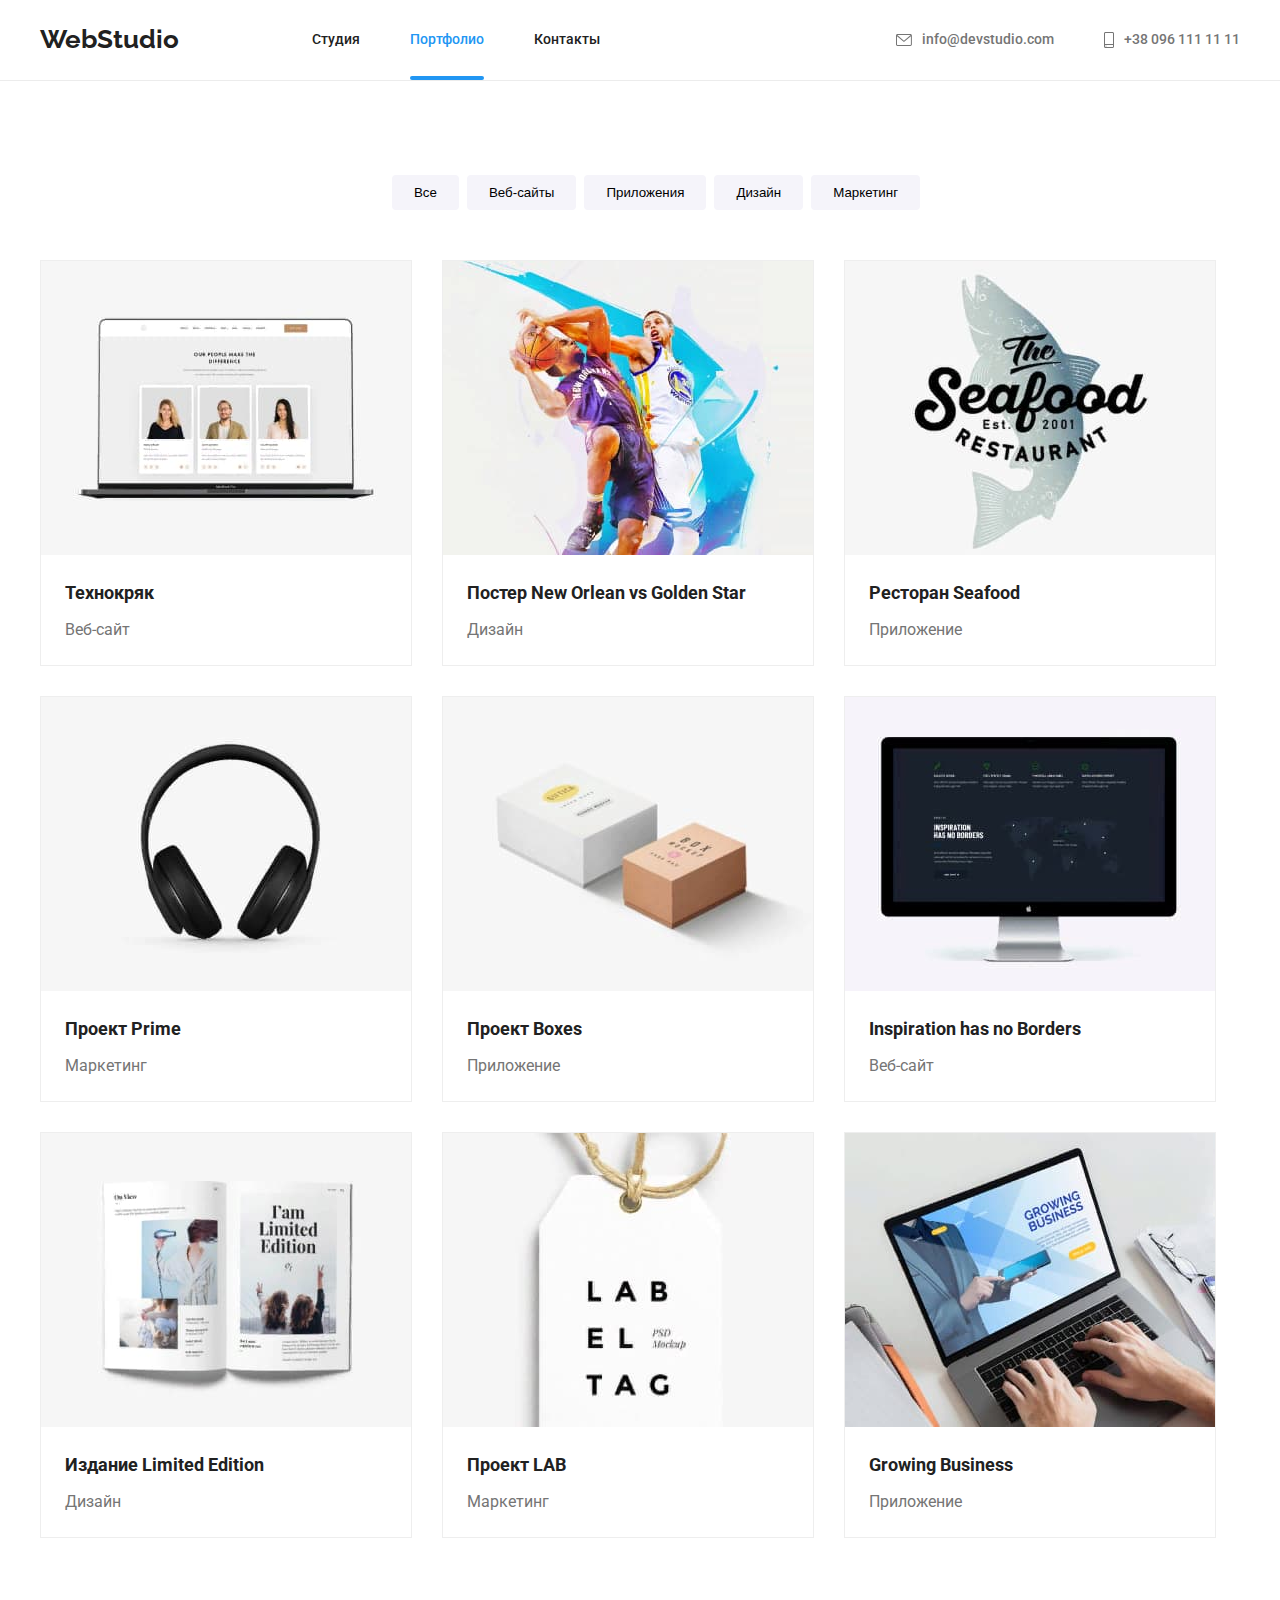
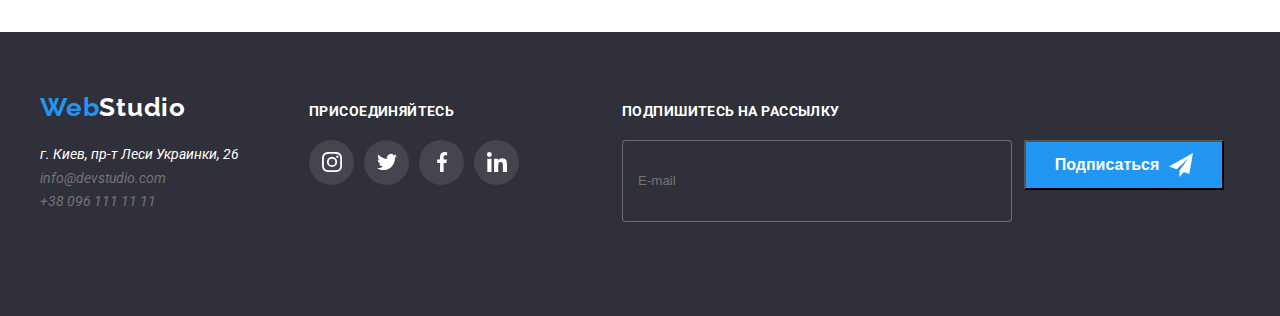
==== commit 1882a71d: "Update portfolio.html" ====
--- a/portfolio.html
+++ b/portfolio.html
@@ -56,13 +56,13 @@
         <ul class="portfolio-list">
             <li class="portfolio-list__item">
                 <button type="button" class="portfolio-list__button">Все</button></li>
-            <li class="portfolio-list___item">
+            <li class="portfolio-list__item">
                 <button type="button" class="portfolio-list__button">Веб-сайты</button></li>
-            <li class="portfolio-list___item">
+            <li class="portfolio-list__item">
                 <button type="button" class="portfolio-list__button">Приложения</button></li>
-            <li class="portfolio-list___item">
+            <li class="portfolio-list__item">
                 <button type="button" class="portfolio-list__button">Дизайн</button></li>
-            <li class="portfolio-list___item">
+            <li class="portfolio-list__item">
                 <button type="button" class="portfolio-list__button">Маркетинг</button></li>
         </ul>
         <div class="container">
@@ -111,77 +111,77 @@
                 <a href="" class="project__link">
                     <div class="project__img">
                     <img src="./images/proect4.jpg" alt="Наушник" width="370">
-                <div class="project__hiden">
-                    <p class="project__text-hiden">Технокряк это современная площадка распространения коронавируса. 
-                    Компании используют эту платформу для цифрового шпионажа и атак на защищённые сервера конкурентов.</p>
-                </div>
-            </div>
-                    <h2 class="project__title">Проект Prime</h2>
-                    <p class="project__text">Маркетинг</p>
+                    <div class="project__hiden">
+                        <p class="project__text-hiden">Технокряк это современная площадка распространения коронавируса. 
+                        Компании используют эту платформу для цифрового шпионажа и атак на защищённые сервера конкурентов.</p>
+                    </div>
+                </div>
+                <h2 class="project__title">Проект Prime</h2>
+                <p class="project__text">Маркетинг</p>
                 </a>
             </li>
             <li class="project__item">
                 <a href="" class="project__link">
                     <div class="project__img">
                     <img src="./images/proect5.jpg" alt="Две коробки" width="370">
-                <div class="project__hiden">
-                    <p class="project__text-hiden">Технокряк это современная площадка распространения коронавируса.
-                        Компании используют эту платформу для цифрового шпионажа и атак на защищённые сервера конкурентов.</p>
-                </div>
-                </div>
-                    <h2 class="project__title">Проект Boxes</h2>
-                    <p class="project__text">Приложение</p>
-                </a>
-            </li>
-            <li class="project__item">
-                <a href="" class="project__link">
-                    <div class="project__mg">
+                    <div class="project__hiden">
+                        <p class="project__text-hiden">Технокряк это современная площадка распространения коронавируса.
+                            Компании используют эту платформу для цифрового шпионажа и атак на защищённые сервера конкурентов.</p>
+                    </div>
+                </div>
+                <h2 class="project__title">Проект Boxes</h2>
+                <p class="project__text">Приложение</p>
+                </a>
+            </li>
+            <li class="project__item">
+                <a href="" class="project__link">
+                    <div class="project__img">
                     <img src="./images/proect6.jpg" alt="Монитор компьютера" width="370">
-                <div class="project__hiden">
-                    <p class="project__text-hiden">Технокряк это современная площадка распространения коронавируса.
-                        Компании используют эту платформу для цифрового шпионажа и атак на защищённые сервера конкурентов.</p>
-                </div>
-                </div>
-                    <h2 class="project__title">Inspiration has no Borders</h2>
-                    <p class="project__text">Веб-сайт</p>
+                    <div class="project__hiden">
+                        <p class="project__text-hiden">Технокряк это современная площадка распространения коронавируса.
+                            Компании используют эту платформу для цифрового шпионажа и атак на защищённые сервера конкурентов.</p>
+                    </div>
+                </div>
+                <h2 class="project__title">Inspiration has no Borders</h2>
+                <p class="project__text">Веб-сайт</p>
                 </a>
             </li>
             <li class="project__item">
                 <a href="" class="project__link">
                     <div class="project__img">
                     <img src="./images/proect7.jpg" alt="Книга" width="370">
-                <div class="project__hiden">
-                    <p class="project__text-hiden">Технокряк это современная площадка распространения коронавируса.
-                        Компании используют эту платформу для цифрового шпионажа и атак на защищённые сервера конкурентов.</p>
-                </div>
-                </div>
-                    <h2 class="project__title">Издание Limited Edition</h2>
-                    <p class="project__text">Дизайн</p>
+                    <div class="project__hiden">
+                        <p class="project__text-hiden">Технокряк это современная площадка распространения коронавируса.
+                            Компании используют эту платформу для цифрового шпионажа и атак на защищённые сервера конкурентов.</p>
+                    </div>
+                </div>
+                <h2 class="project__title">Издание Limited Edition</h2>
+                <p class="project__text">Дизайн</p>
                 </a>
             </li>
             <li class="project__item">
                 <a href="" class="project__link">
                     <div class="project__img">
                     <img src="./images/proect8.jpg" alt="Этикетка" width="370">
-                <div class="project__hiden">
-                    <p class="project__text-hiden">Технокряк это современная площадка распространения коронавируса.
-                        Компании используют эту платформу для цифрового шпионажа и атак на защищённые сервера конкурентов.</p>
-                </div>
-                </div>
-                    <h2 class="project__title">Проект LAB</h2>
-                    <p class="project__text">Маркетинг</p>
+                    <div class="project__hiden">
+                        <p class="project__text-hiden">Технокряк это современная площадка распространения коронавируса.
+                            Компании используют эту платформу для цифрового шпионажа и атак на защищённые сервера конкурентов.</p>
+                    </div>
+                </div>
+                <h2 class="project__title">Проект LAB</h2>
+                <p class="project__text">Маркетинг</p>
                 </a>
             <li class="project__item">
                 <a href="" class="project__link">  
                     <div class="project__img">
                     <img src="./images/proect9.jpg" alt="Человек печатает на ноутбуке" width="370">
-                <div class="project__hiden">
-                    <p class="project__text-hiden">Технокряк это современная площадка распространения коронавируса.
-                        Компании используют эту платформу для цифрового шпионажа и атак на защищённые сервера конкурентов.</p>
-                </div>
-                </div>
-                    <h2 class="project__title">Growing Business</h2>
-                    <p class="project__text">Приложение</p>
+                    <div class="project__hiden">
+                        <p class="project__text-hiden">Технокряк это современная площадка распространения коронавируса.
+                            Компании используют эту платформу для цифрового шпионажа и атак на защищённые сервера конкурентов.</p>
+                    </div>
+                </div>
+                <h2 class="project__title">Growing Business</h2>
+                <p class="project__text">Приложение</p>
                 </a>
             </li>
             </ul>
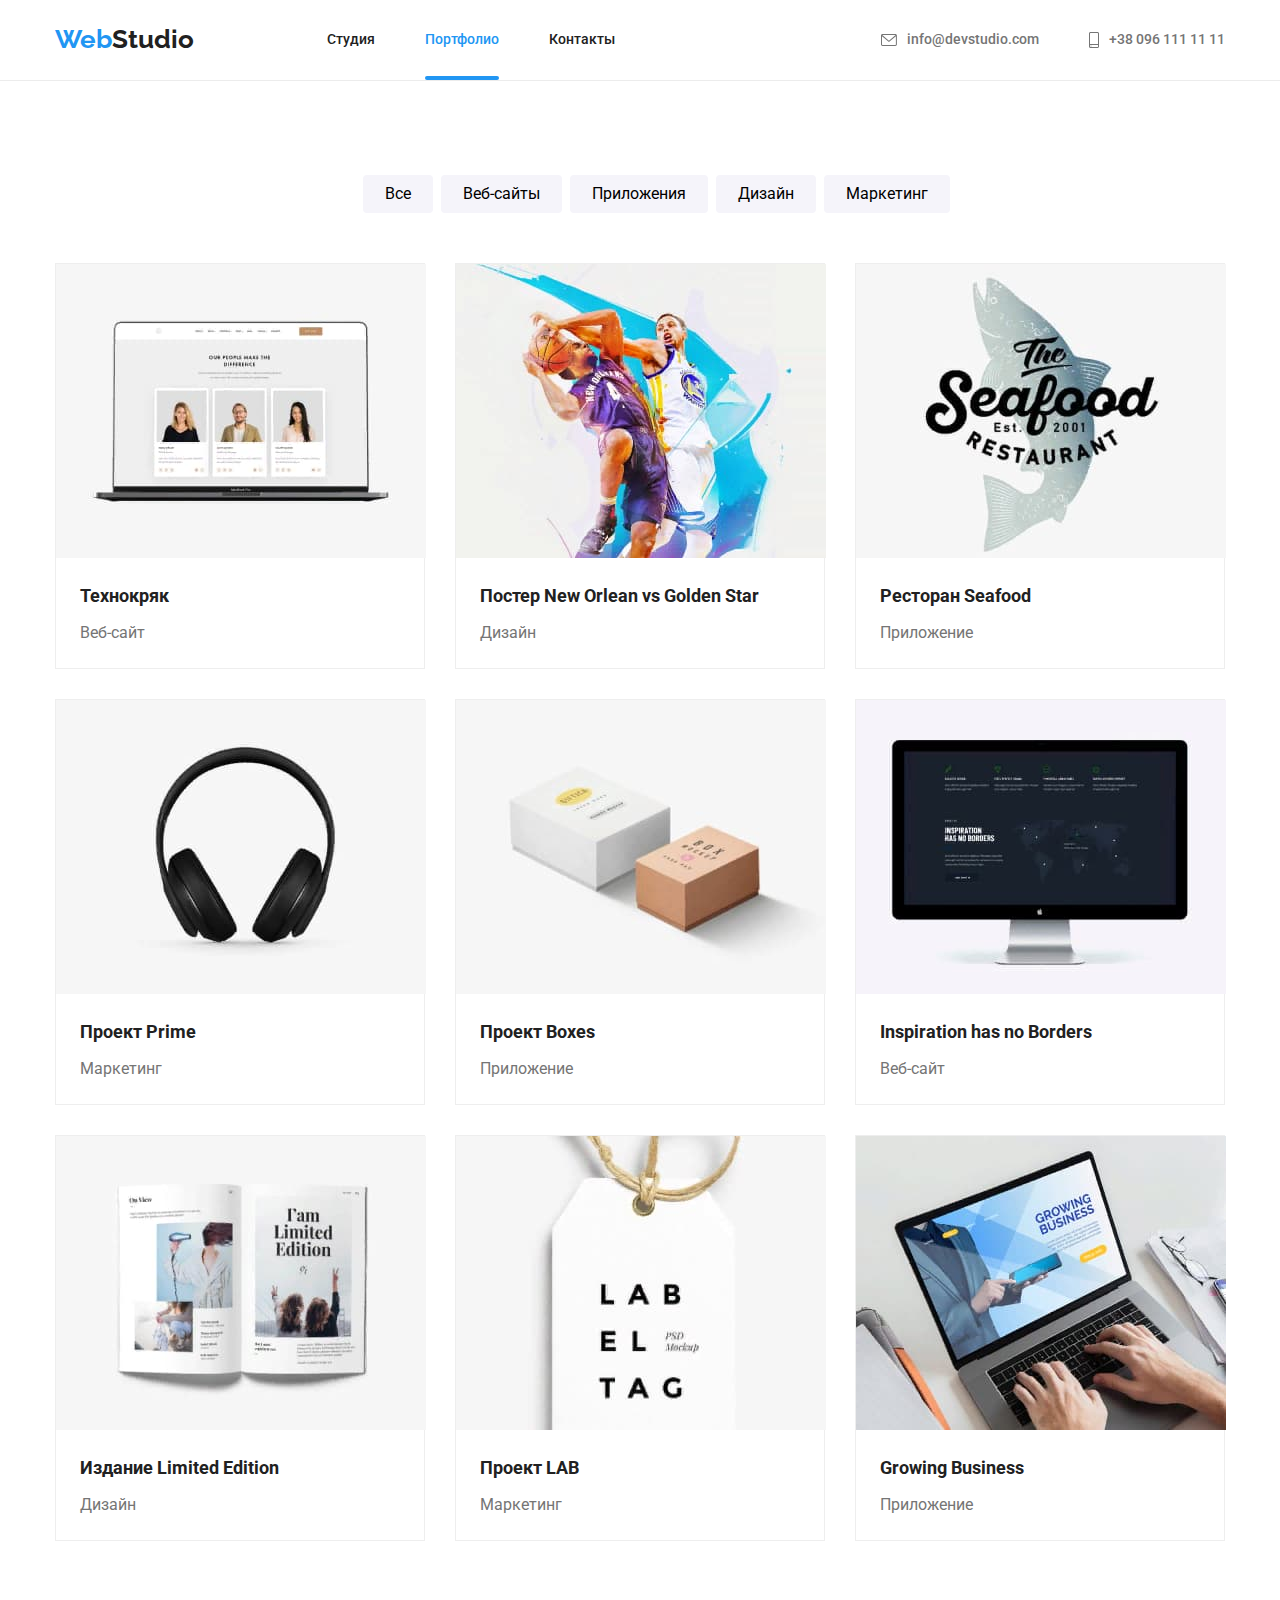
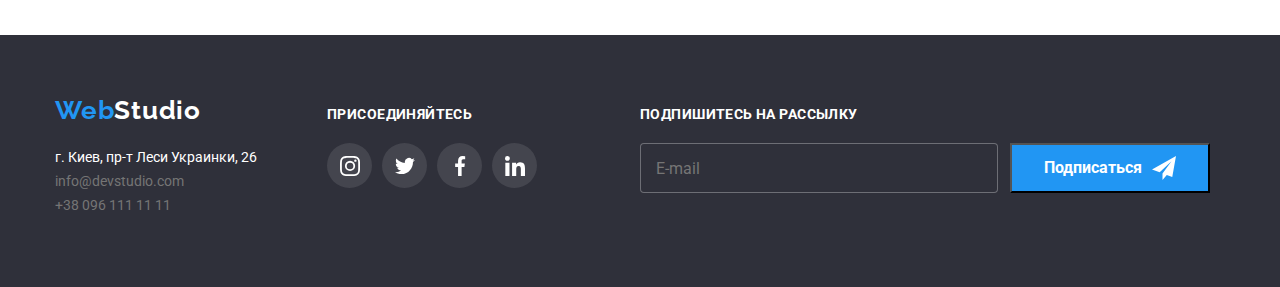
==== commit 5dd18140: "Finished" ====
--- a/portfolio.html
+++ b/portfolio.html
@@ -8,12 +8,6 @@
     <title>Portfolio</title>
     <link rel="preconnect" href="https://fonts.googleapis.com">
     <link rel="preconnect" href="https://fonts.gstatic.com" crossorigin>
-    <link
-        href="https://fonts.googleapis.com/css2?family=Raleway:wght@700&family=Roboto:wght@400;500;700;900&display=swap"
-        rel="stylesheet">
-        <link rel="stylesheet" href="https://cdnjs.cloudflare.com/ajax/libs/modern-normalize/1.1.0/modern-normalize.min.css"
-            integrity="sha512-wpPYUAdjBVSE4KJnH1VR1HeZfpl1ub8YT/NKx4PuQ5NmX2tKuGu6U/JRp5y+Y8XG2tV+wKQpNHVUX03MfMFn9Q=="
-            crossorigin="anonymous" referrerpolicy="no-referrer" />
     <link rel="stylesheet" href="./css/main.min.css">
 </head>
 <body>
--- a/css/main.min.css
+++ b/css/main.min.css
@@ -1,2 +1,2 @@
-:root{--primary-text-color: #212121;--secondary-text-color: rgba(117, 117, 117, 1);--accent-color: #2196f3;--primary-white-color: #ffffff;--fon: #f5f4fa;--time-function: cubic-bezier(0.4, 0, 0.2, 1)}li{list-style:none}a{text-decoration:none}h1,h2,h3,p,ul{margin-top:0;margin-bottom:0}body{background-color:#fff;color:#212121;font-family:Roboto, sans-serif;margin:0}.visually-hidden{position:absolute;width:1px;height:1px;margin:-1px;border:0;padding:0;white-space:nowrap;clip-path:inset(100%);clip:rect(0 0 0 0);overflow:hidden}.container{width:1200px;margin:0 auto;padding-left:15px;padding-right:15px}.header{border-bottom:1px solid #ececec}.main-nav{display:flex;align-items:center}.nav{display:flex}.logo{margin-top:24px;margin-bottom:24px;color:#212121;font-family:Raleway;font-weight:700;font-size:26px;line-height:1.2}.logo__accent{color:.logo__accent accent-color}.navigation{display:flex;margin-left:93px}.navigation__item:not(:last-child){margin-right:50px}.navigation__link{display:block;padding-top:32px;padding-bottom:32px;color:#212121;font-weight:500;font-size:14px;line-height:1.14;transition:color 250ms cubic-bezier(0.4, 0, 0.2, 1)}.navigation__link:hover,.navigation__link:focus{color:#2196f3}.navigation__link--current{color:#2196f3;position:relative}.navigation__link--current::after{content:"";position:absolute;bottom:0;display:block;width:100%;height:4px;background-color:#2196f3;border-radius:2px}.address-header{display:flex;margin-left:auto}.address-header__item:not(:last-child){margin-right:50px}.address-header__link{display:flex;align-items:center;color:#757575;transition:color 250ms cubic-bezier(0.4, 0, 0.2, 1);font-weight:500;font-size:14px;line-height:1.14}.address-header__link:hover,.address-header__link:focus{color:#2196f3}.envelope{width:16px;height:12px;margin-right:10px;fill:currentColor}.smartphone{width:10px;height:16px;margin-right:10px;fill:currentColor}.hero-fon{padding-top:200px;padding-bottom:200px;background-color:#2f303a;background-image:linear-gradient(to right, rgba(47,48,58,0.4), rgba(47,48,58,0.4)),url("../images/fon.jpg");text-align:center;max-width:1600px;margin-left:auto;margin-right:auto}.hero{color:#fff;margin-bottom:30px;max-width:650px;text-align:center;margin:0 auto;padding-bottom:30px;font-weight:900;font-size:44px;line-height:1.36;text-align:center;text-transform:uppercase}.hero-button{display:flex;margin:auto;background-color:#2196f3;color:#fff;border:none;padding:10px 32px;font-weight:700;font-size:16px;line-height:1.87;text-align:center;box-shadow:0px 4px 4px rgba(0,0,0,0.15);border-radius:4px;cursor:pointer;transition:background-color 250ms cubic-bezier(0.4, 0, 0.2, 1)}.hero-button:hover,.hero-button:focus{background-color:#188ce8}.feature{display:flex;padding-top:94px;padding-bottom:94px;padding-left:0}.feature__item:not(:last-child){margin-right:30px}.feature__div{display:flex;width:100%;height:120px;align-items:center;justify-content:center;background-color:#f5f4fa;margin-bottom:30px}.feature__icon{display:flex;width:70px;height:70px}.feature__primary-text{font-weight:700;font-size:14px;line-height:16px;text-transform:uppercase;margin-bottom:10px}.feature__secondary-text{color:#757575;font-size:14px;line-height:1.71}.occupation-title{margin-bottom:50px;font-weight:700;font-size:36px;line-height:1.17;text-align:center}.occupation-exemple{display:flex;padding-left:0;padding-bottom:94px}.occupation-exemple__item{position:relative}.occupation-exemple__item:not(last-child){margin-right:30px}.occupation-exemple__icon{display:block}.occupation-exemple__text{position:absolute;width:100%;bottom:0;left:0;font-weight:700;font-size:14px;line-height:16px;text-transform:uppercase;padding-top:27px;padding-bottom:27px;text-align:center;background-color:rgba(47,48,58,0.8);color:#fff}.team{background-color:#f5f4fa}.team-title{padding-top:94px;padding-bottom:50px;margin-bottom:0;margin-bottom:50px;font-weight:700;font-size:36px;line-height:1.17;text-align:center}.team-block{display:flex;padding-left:0;padding-bottom:94px}.team-block__item{background-color:#fff;box-shadow:0px 1px 3px rgba(0,0,0,0.12),0px 1px 1px rgba(0,0,0,0.14),0px 2px 1px rgba(0,0,0,0.2);border-radius:0px 0px 4px 4px;width:270px}.team-block__item:not(:last-child){margin-right:30px}.team-block__name{margin-top:30px;margin-bottom:10px;font-weight:500;font-size:16px;line-height:1.19;text-align:center}.team-block__duty{margin-bottom:15px;color:#757575;font-size:16px;line-height:1.19;text-align:center}.team-sociallinks{display:flex;justify-content:space-around;margin-bottom:30px;padding-left:32px;padding-right:32px;width:100%;height:45px}.team-sociallinks__item:not(last-child){margin-right:10px}.team-sociallinks__link{display:flex;align-items:center;justify-content:center;color:#afb1b8;width:45px;height:45px;border:none;border-radius:50%;transition:background-color 250ms cubic-bezier(0.4, 0, 0.2, 1),color 1000ms cubic-bezier(0.4, 0, 0.2, 1)}.team-sociallinks__link:hover,.team-sociallinks__link:focus{background-color:#2196f3;color:#fff}.team-sociallinks__icon{width:20px;height:20px;fill:currentColor}.clients-title{padding-top:94px;padding-bottom:50px;font-weight:700;font-size:36px;line-height:1.17;text-align:center;letter-spacing:0.03em}.clients-logo{display:flex;padding-bottom:94px}.clients-logo__item:not(:last-child){margin-right:40px}.clients-logo__link{width:170px;height:92px;display:flex;justify-content:center;align-items:center;border:1px solid #afb1b8;color:#afb1b8;border-radius:4px;transition:border 250ms cubic-bezier(0.4, 0, 0.2, 1),color 250ms cubic-bezier(0.4, 0, 0.2, 1)}.clients-logo__link:hover,.clients-logo__link:focus{border:1px solid #2196f3;color:#2196f3}.clients-logo__icon{margin:0 auto;width:106px;height:60px;fill:currentColor}.portfolio-list{display:flex;justify-content:center;margin-top:94px;margin-bottom:50px;background-color:#fff;font-weight:500;font-size:16px;line-height:1.62;text-align:center}.portfolio-list__item:not(last-child){margin-right:8px}.portfolio-list__button{margin:auto;border:none;padding:10px 22px;background-color:#f5f4fa;border-radius:4px;cursor:pointer;transition:background-color 250ms cubic-bezier(0.4, 0, 0.2, 1),color 250ms var(--time-function),box-shadow 250ms cubic-bezier(0.4, 0, 0.2, 1)}.portfolio-list__button:hover,.portfolio-list__button:focus{background-color:#2196f3;color:#fff;box-shadow:0px 4px 4px rgba(0,0,0,0.25)}.project{display:flex;flex-wrap:wrap;padding-left:0;padding-bottom:94px}.project__item{width:370px;margin-right:30px;margin-bottom:30px;border:1px solid #eeeeee;transition:box-shadow 250ms cubic-bezier(0.4, 0, 0.2, 1)}.project__item:nth-child(3n){margin-right:0}.project__item:nth-last-child(-n+3){margin-bottom:0}.project__item:hover,.project__item:focus{box-shadow:0 4px 4px 0 rgba(0,0,0,0.25)}.project__link{color:#212121}.project__img{position:relative;overflow:hidden;width:370px;height:294px}.project__hiden{position:absolute;bottom:0;transform:translateY(294px);transition:transform 250ms cubic-bezier(0.4, 0, 0.2, 1);display:flex;align-items:center;padding:0 24px;width:100%;height:100%;background-color:rgba(33,150,243,0.9)}.project__item:hover .project__hiden{transform:translateY(0)}.project__text-hiden{font-size:18px;line-height:1.56;letter-spacing:0.03em;color:#fff}.project__title{padding-top:20px;padding-bottom:4px;padding-left:24px;font-weight:700;font-size:18px;line-height:2}.project__text{padding-bottom:20px;padding-left:24px;color:#757575;font-size:16px;line-height:1.87}.footer{background-color:#2f303a}.footer__text-contain{display:flex}.footer-nav__logo{display:inline-block;margin-top:60px;margin-bottom:20px;color:#fff;font-family:Raleway;font-weight:700;font-size:26px;line-height:1.19;letter-spacing:0.03em}.footer-nav__accent{color:#2196f3}.address-footer{padding-left:0;padding-bottom:60px;font-size:14px;line-height:1.71}.address-footer__place{color:#fff}.address-footer__mail,.address-footer__tel{color:#757575}.join{margin-left:70px}.join__title{margin-top:72px;margin-bottom:20px;font-weight:700;font-size:14px;line-height:1.14;letter-spacing:0.03em;text-transform:uppercase;color:#fff}.join-sociallinks{display:flex;justify-content:space-around;margin-bottom:30px;padding-left:32px;padding-right:32px;width:100%;height:45px;padding:0}.join-sociallinks__item:not(last-child){margin-right:10px}.join-sociallinks__link{display:flex;align-items:center;justify-content:center;background-color:rgba(255,255,255,0.1);color:#fff;width:45px;height:45px;border:none;border-radius:50%;transition:background-color 250ms cubic-bezier(0.4, 0, 0.2, 1)}.join-sociallinks__link:hover,.join-sociallinks__link:focus{background-color:#2196f3}.join-sociallinks__icon{width:20px;height:20px;fill:currentColor}.signup{margin-top:72px;margin-left:93px;margin-bottom:94px}.signup__flex{display:flex}.signup__text{display:flex;flex-direction:column;margin-bottom:20px;font-weight:700;font-size:14px;line-height:1.14;letter-spacing:0.03em;text-transform:uppercase;color:#fff}.signup__input{width:358px;height:50px;padding:15px;background-color:#2f303a;border:1px solid rgba(255,255,255,0.3);border-radius:4px;color:rgba(255,255,255,0.6);outline:none}.signup__button{display:flex;align-items:center;justify-content:center;margin-left:12px;width:200px;height:50px;background-color:#2196f3;font-weight:700;font-size:16px;line-height:1.87;cursor:pointer;color:#fff}.signup__icon{width:24px;height:24px;margin-left:10px}.backdrop{position:fixed;z-index:10;top:0;bottom:0;width:100%;height:100%;background-color:rgba(0,0,0,0.2);opacity:1;transition:opacity 250ms cubic-bezier(0.4, 0, 0.2, 1)}.modal{position:absolute;top:50%;left:50%;transform:scale(1) translate(-50%, -50%);transition:transform 250ms cubic-bezier(0.4, 0, 0.2, 1);min-width:530px;min-height:580px;background-color:#fff}.backdrop.is-hidden{opacity:0;pointer-events:none}.backdrop.is-hidden .modal{transform:scale(1.1) translate(-50%, -50%)}.close{position:absolute;right:8px;top:8px;width:30px;height:30px;border-radius:50%;cursor:pointer;border:1px solid #0000001a;background-color:#fff;color:#000000;transition:color 250ms cubic-bezier(0.4, 0, 0.2, 1)}.close:hover{color:#2196f3}.close__icon{position:absolute;left:50%;top:50%;transform:translate(-50%, -50%);width:18px;height:18px;fill:currentColor}.backdrop-title{margin-top:40px;margin-left:40px;padding-right:40px;padding-bottom:12px;font-weight:700;font-size:20px;line-height:1.15;letter-spacing:0.03em;color:#212121}.modal-signup{width:450px;margin-left:40px;margin-right:40px}.form-label{position:relative;display:flex;flex-direction:column;margin-bottom:10px;align-items:flex-start;font-size:12px;line-height:1.17;letter-spacing:0.01em;color:#757575}.form-label__text{margin-bottom:4px}.form-label__icon{position:absolute;width:18px;height:18px;top:50%;left:12px;transition:fill 250ms cubic-bezier(0.4, 0, 0.2, 1)}.form-label__input{width:100%;height:40px;padding-left:42px;border:1px solid rgba(33,33,33,0.2);border-radius:4px;outline:none;transition:border-color 250ms cubic-bezier(0.4, 0, 0.2, 1)}.form-label__textarea{width:100%;height:120px;border:1px solid rgba(33,33,33,0.2);border-radius:4px;padding-left:16px;padding-top:12px;resize:none;outline:none}.form-label:focus-within .form-label__input,.form-label:focus-within .form-label__textarea{border-color:#2196f3}.form-label:focus-within .form-label__icon{fill:#2196f3}.checkbox{position:relative;display:flex;align-items:center;justify-content:center;margin-bottom:30px;font-size:14px;line-height:1.71;letter-spacing:0.03em;color:#757575}.checkbox__input{position:absolute;width:1px;height:1px;margin:-1px;border:0;padding:0;white-space:nowrap;clip-path:inset(100%);clip:rect(0 0 0 0);overflow:hidden}.checkbox__icon{width:16px;height:15px;border:2px solid #212121;border-radius:2px;margin-right:7px;transition:background-color 250ms cubic-bezier(0.4, 0, 0.2, 1)}.checkbox__checked{position:absolute;top:5px;left:15px;opacity:0;width:16px;height:15px}.checkbox__input:checked+.checkbox__icon{background-color:#2196f3;border:none}.checkbox__input:checked ~ .checkbox__checked{opacity:1}.checkbox__accent{color:#2196f3;text-decoration:underline}.form-button{width:200px;height:50px;background-color:#2196f3;font-weight:700;font-size:16px;line-height:1.87;color:#fff;box-shadow:0px 4px 4px rgba(0,0,0,0.15);border-radius:4px;border:none;cursor:pointer}
+@import url("https://fonts.googleapis.com/css2?family=Raleway:wght@700&family=Roboto:ital,wght@0,400;0,500;0,700;1,900&display=swap");/*! modern-normalize v1.1.0 | MIT License | https://github.com/sindresorhus/modern-normalize */*,::before,::after{box-sizing:border-box}html{-moz-tab-size:4;tab-size:4}html{line-height:1.15;-webkit-text-size-adjust:100%}body{margin:0}body{font-family:system-ui,-apple-system,"Segoe UI",Roboto,Helvetica,Arial,sans-serif,"Apple Color Emoji","Segoe UI Emoji"}hr{height:0;color:inherit}abbr[title]{text-decoration:underline dotted}b,strong{font-weight:bolder}code,kbd,samp,pre{font-family:ui-monospace, SFMono-Regular, Consolas, "Liberation Mono", Menlo, monospace;font-size:1em}small{font-size:80%}sub,sup{font-size:75%;line-height:0;position:relative;vertical-align:baseline}sub{bottom:-0.25em}sup{top:-0.5em}table{text-indent:0;border-color:inherit}button,input,optgroup,select,textarea{font-family:inherit;font-size:100%;line-height:1.15;margin:0}button,select{text-transform:none}button,[type="button"],[type="reset"],[type="submit"]{-webkit-appearance:button}::-moz-focus-inner{border-style:none;padding:0}:-moz-focusring{outline:1px dotted ButtonText}:-moz-ui-invalid{box-shadow:none}legend{padding:0}progress{vertical-align:baseline}::-webkit-inner-spin-button,::-webkit-outer-spin-button{height:auto}[type="search"]{-webkit-appearance:textfield;outline-offset:-2px}::-webkit-search-decoration{-webkit-appearance:none}::-webkit-file-upload-button{-webkit-appearance:button;font:inherit}summary{display:list-item}li{list-style:none}a{text-decoration:none}h1,h2,h3,p,ul{margin-top:0;margin-bottom:0}body{background-color:#fff;color:#212121;font-family:Roboto, sans-serif;margin:0}.visually-hidden{position:absolute;width:1px;height:1px;margin:-1px;border:0;padding:0;white-space:nowrap;clip-path:inset(100%);clip:rect(0 0 0 0);overflow:hidden}.container{width:1200px;margin:0 auto;padding-left:15px;padding-right:15px}.header{border-bottom:1px solid #ececec}.main-nav{display:flex;align-items:center}.nav{display:flex}.logo{margin-top:24px;margin-bottom:24px;color:#212121;font-family:Raleway;font-weight:700;font-size:26px;line-height:1.2}.logo__accent{color:#2196f3}.navigation{display:flex;margin-left:93px}.navigation__item:not(:last-child){margin-right:50px}.navigation__link{display:block;padding-top:32px;padding-bottom:32px;color:#212121;font-weight:500;font-size:14px;line-height:1.14;transition:color 250ms cubic-bezier(0.4, 0, 0.2, 1)}.navigation__link:hover,.navigation__link:focus{color:#2196f3}.navigation__link--current{color:#2196f3;position:relative}.navigation__link--current::after{content:"";position:absolute;bottom:0;display:block;width:100%;height:4px;background-color:#2196f3;border-radius:2px}.address-header{display:flex;margin-left:auto}.address-header__item:not(:last-child){margin-right:50px}.address-header__link{display:flex;align-items:center;color:#757575;transition:color 250ms cubic-bezier(0.4, 0, 0.2, 1);font-weight:500;font-size:14px;line-height:1.14}.address-header__link:hover,.address-header__link:focus{color:#2196f3}.envelope{width:16px;height:12px;margin-right:10px;fill:currentColor}.smartphone{width:10px;height:16px;margin-right:10px;fill:currentColor}.hero-fon{padding-top:200px;padding-bottom:200px;background-color:#2f303a;background-image:linear-gradient(to right, rgba(47,48,58,0.4), rgba(47,48,58,0.4)),url("../images/fon.jpg");text-align:center;max-width:1600px;margin-left:auto;margin-right:auto}.hero{color:#fff;margin-bottom:30px;max-width:650px;text-align:center;margin:0 auto;padding-bottom:30px;font-weight:900;font-size:44px;line-height:1.36;text-align:center;text-transform:uppercase}.hero-button{display:flex;margin:auto;background-color:#2196f3;color:#fff;border:none;padding:10px 32px;font-weight:700;font-size:16px;line-height:1.87;text-align:center;box-shadow:0px 4px 4px rgba(0,0,0,0.15);border-radius:4px;cursor:pointer;transition:background-color 250ms cubic-bezier(0.4, 0, 0.2, 1)}.hero-button:hover,.hero-button:focus{background-color:#188ce8}.feature{display:flex;padding-top:94px;padding-bottom:94px;padding-left:0}.feature__item:not(:last-child){margin-right:30px}.feature__div{display:flex;width:100%;height:120px;align-items:center;justify-content:center;background-color:#f5f4fa;margin-bottom:30px}.feature__icon{display:flex;width:70px;height:70px}.feature__primary-text{font-weight:700;font-size:14px;line-height:16px;text-transform:uppercase;margin-bottom:10px}.feature__secondary-text{color:#757575;font-size:14px;line-height:1.71}.occupation-title{margin-bottom:50px;font-weight:700;font-size:36px;line-height:1.17;text-align:center}.occupation-exemple{display:flex;padding-left:0;padding-bottom:94px}.occupation-exemple__item{position:relative}.occupation-exemple__item:not(last-child){margin-right:30px}.occupation-exemple__icon{display:block}.occupation-exemple__text{position:absolute;width:100%;bottom:0;left:0;font-weight:700;font-size:14px;line-height:16px;text-transform:uppercase;padding-top:27px;padding-bottom:27px;text-align:center;background-color:rgba(47,48,58,0.8);color:#fff}.team{background-color:#f5f4fa}.team-title{padding-top:94px;padding-bottom:50px;margin-bottom:0;margin-bottom:50px;font-weight:700;font-size:36px;line-height:1.17;text-align:center}.team-block{display:flex;padding-left:0;padding-bottom:94px}.team-block__item{background-color:#fff;box-shadow:0px 1px 3px rgba(0,0,0,0.12),0px 1px 1px rgba(0,0,0,0.14),0px 2px 1px rgba(0,0,0,0.2);border-radius:0px 0px 4px 4px;width:270px}.team-block__item:not(:last-child){margin-right:30px}.team-block__name{margin-top:30px;margin-bottom:10px;font-weight:500;font-size:16px;line-height:1.19;text-align:center}.team-block__duty{margin-bottom:15px;color:#757575;font-size:16px;line-height:1.19;text-align:center}.team-sociallinks{display:flex;justify-content:space-around;margin-bottom:30px;padding-left:32px;padding-right:32px;width:100%;height:45px}.team-sociallinks__item:not(last-child){margin-right:10px}.team-sociallinks__link{display:flex;align-items:center;justify-content:center;color:#afb1b8;width:45px;height:45px;border:none;border-radius:50%;transition:background-color 250ms cubic-bezier(0.4, 0, 0.2, 1),color 1000ms cubic-bezier(0.4, 0, 0.2, 1)}.team-sociallinks__link:hover,.team-sociallinks__link:focus{background-color:#2196f3;color:#fff}.team-sociallinks__icon{width:20px;height:20px;fill:currentColor}.clients-title{padding-top:94px;padding-bottom:50px;font-weight:700;font-size:36px;line-height:1.17;text-align:center;letter-spacing:0.03em}.clients-logo{display:flex;padding-bottom:94px}.clients-logo__item:not(:last-child){margin-right:40px}.clients-logo__link{width:170px;height:92px;display:flex;justify-content:center;align-items:center;border:1px solid #afb1b8;color:#afb1b8;border-radius:4px;transition:border 250ms cubic-bezier(0.4, 0, 0.2, 1),color 250ms cubic-bezier(0.4, 0, 0.2, 1)}.clients-logo__link:hover,.clients-logo__link:focus{border:1px solid #2196f3;color:#2196f3}.clients-logo__icon{margin:0 auto;width:106px;height:60px;fill:currentColor}.portfolio-list{display:flex;justify-content:center;margin-top:94px;margin-bottom:50px;background-color:#fff;font-weight:500;font-size:16px;line-height:1.62;text-align:center}.portfolio-list__item:not(last-child){margin-right:8px}.portfolio-list__button{margin:auto;border:none;padding:10px 22px;background-color:#f5f4fa;border-radius:4px;cursor:pointer;transition:background-color 250ms cubic-bezier(0.4, 0, 0.2, 1),color 250ms var(--time-function),box-shadow 250ms cubic-bezier(0.4, 0, 0.2, 1)}.portfolio-list__button:hover,.portfolio-list__button:focus{background-color:#2196f3;color:#fff;box-shadow:0px 4px 4px rgba(0,0,0,0.25)}.project{display:flex;flex-wrap:wrap;padding-left:0;padding-bottom:94px}.project__item{width:370px;margin-right:30px;margin-bottom:30px;border:1px solid #eeeeee;transition:box-shadow 250ms cubic-bezier(0.4, 0, 0.2, 1)}.project__item:nth-child(3n){margin-right:0}.project__item:nth-last-child(-n+3){margin-bottom:0}.project__item:hover,.project__item:focus{box-shadow:0 4px 4px 0 rgba(0,0,0,0.25)}.project__link{color:#212121}.project__img{position:relative;overflow:hidden;width:370px;height:294px}.project__hiden{position:absolute;bottom:0;transform:translateY(294px);transition:transform 250ms cubic-bezier(0.4, 0, 0.2, 1);display:flex;align-items:center;padding:0 24px;width:100%;height:100%;background-color:rgba(33,150,243,0.9)}.project__item:hover .project__hiden{transform:translateY(0)}.project__text-hiden{font-size:18px;line-height:1.56;letter-spacing:0.03em;color:#fff}.project__title{padding-top:20px;padding-bottom:4px;padding-left:24px;font-weight:700;font-size:18px;line-height:2}.project__text{padding-bottom:20px;padding-left:24px;color:#757575;font-size:16px;line-height:1.87}.footer{background-color:#2f303a}.footer__text-contain{display:flex}.footer-nav__logo{display:inline-block;margin-top:60px;margin-bottom:20px;color:#fff;font-family:Raleway;font-weight:700;font-size:26px;line-height:1.19;letter-spacing:0.03em}.footer-nav__accent{color:#2196f3}.address-footer{padding-left:0;padding-bottom:60px;font-style:normal;font-size:14px;line-height:1.71}.address-footer__place{color:#fff}.address-footer__mail,.address-footer__tel{color:#757575}.join{margin-left:70px}.join__title{margin-top:72px;margin-bottom:20px;font-weight:700;font-size:14px;line-height:1.14;letter-spacing:0.03em;text-transform:uppercase;color:#fff}.join-sociallinks{display:flex;justify-content:space-around;margin-bottom:30px;padding-left:32px;padding-right:32px;width:100%;height:45px;padding:0}.join-sociallinks__item:not(last-child){margin-right:10px}.join-sociallinks__link{display:flex;align-items:center;justify-content:center;background-color:rgba(255,255,255,0.1);color:#fff;width:45px;height:45px;border:none;border-radius:50%;transition:background-color 250ms cubic-bezier(0.4, 0, 0.2, 1)}.join-sociallinks__link:hover,.join-sociallinks__link:focus{background-color:#2196f3}.join-sociallinks__icon{width:20px;height:20px;fill:currentColor}.signup{margin-top:72px;margin-left:93px;margin-bottom:94px}.signup__flex{display:flex}.signup__text{display:flex;flex-direction:column;margin-bottom:20px;font-weight:700;font-size:14px;line-height:1.14;letter-spacing:0.03em;text-transform:uppercase;color:#fff}.signup__input{width:358px;height:50px;padding:15px;background-color:#2f303a;border:1px solid rgba(255,255,255,0.3);border-radius:4px;color:rgba(255,255,255,0.6);outline:none}.signup__button{display:flex;align-items:center;justify-content:center;margin-left:12px;width:200px;height:50px;background-color:#2196f3;font-weight:700;font-size:16px;line-height:1.87;cursor:pointer;color:#fff}.signup__icon{width:24px;height:24px;margin-left:10px}.backdrop{position:fixed;z-index:10;top:0;bottom:0;width:100%;height:100%;background-color:rgba(0,0,0,0.2);opacity:1;transition:opacity 250ms cubic-bezier(0.4, 0, 0.2, 1)}.modal{position:absolute;top:50%;left:50%;transform:scale(1) translate(-50%, -50%);transition:transform 250ms cubic-bezier(0.4, 0, 0.2, 1);min-width:530px;min-height:580px;background-color:#fff}.backdrop.is-hidden{opacity:0;pointer-events:none}.backdrop.is-hidden .modal{transform:scale(1.1) translate(-50%, -50%)}.close{position:absolute;right:8px;top:8px;width:30px;height:30px;border-radius:50%;cursor:pointer;border:1px solid #0000001a;background-color:#fff;color:#000000;transition:color 250ms cubic-bezier(0.4, 0, 0.2, 1)}.close:hover{color:#2196f3}.close__icon{position:absolute;left:50%;top:50%;transform:translate(-50%, -50%);width:18px;height:18px;fill:currentColor}.backdrop-title{margin-top:40px;margin-left:40px;padding-right:40px;padding-bottom:12px;font-weight:700;font-size:20px;line-height:1.15;letter-spacing:0.03em;color:#212121}.modal-signup{width:450px;margin-left:40px;margin-right:40px}.form-label{position:relative;display:flex;flex-direction:column;margin-bottom:10px;align-items:flex-start;font-size:12px;line-height:1.17;letter-spacing:0.01em;color:#757575}.form-label__text{margin-bottom:4px}.form-label__icon{position:absolute;width:18px;height:18px;top:50%;left:12px;transition:fill 250ms cubic-bezier(0.4, 0, 0.2, 1)}.form-label__input{width:100%;height:40px;padding-left:42px;border:1px solid rgba(33,33,33,0.2);border-radius:4px;outline:none;transition:border-color 250ms cubic-bezier(0.4, 0, 0.2, 1)}.form-label__textarea{width:100%;height:120px;border:1px solid rgba(33,33,33,0.2);border-radius:4px;padding-left:16px;padding-top:12px;resize:none;outline:none}.form-label:focus-within .form-label__input,.form-label:focus-within .form-label__textarea{border-color:#2196f3}.form-label:focus-within .form-label__icon{fill:#2196f3}.checkbox{position:relative;display:flex;align-items:center;justify-content:center;margin-bottom:30px;font-size:14px;line-height:1.71;letter-spacing:0.03em;color:#757575}.checkbox__input{position:absolute;width:1px;height:1px;margin:-1px;border:0;padding:0;white-space:nowrap;clip-path:inset(100%);clip:rect(0 0 0 0);overflow:hidden}.checkbox__icon{width:16px;height:15px;border:2px solid #212121;border-radius:2px;margin-right:7px;transition:background-color 250ms cubic-bezier(0.4, 0, 0.2, 1)}.checkbox__checked{position:absolute;top:5px;left:15px;opacity:0;width:16px;height:15px}.checkbox__input:checked+.checkbox__icon{background-color:#2196f3;border:none}.checkbox__input:checked ~ .checkbox__checked{opacity:1}.checkbox__accent{color:#2196f3;text-decoration:underline}.form-button{width:200px;height:50px;background-color:#2196f3;font-weight:700;font-size:16px;line-height:1.87;color:#fff;box-shadow:0px 4px 4px rgba(0,0,0,0.15);border-radius:4px;border:none;cursor:pointer}
 /*# sourceMappingURL=main.min.css.map */